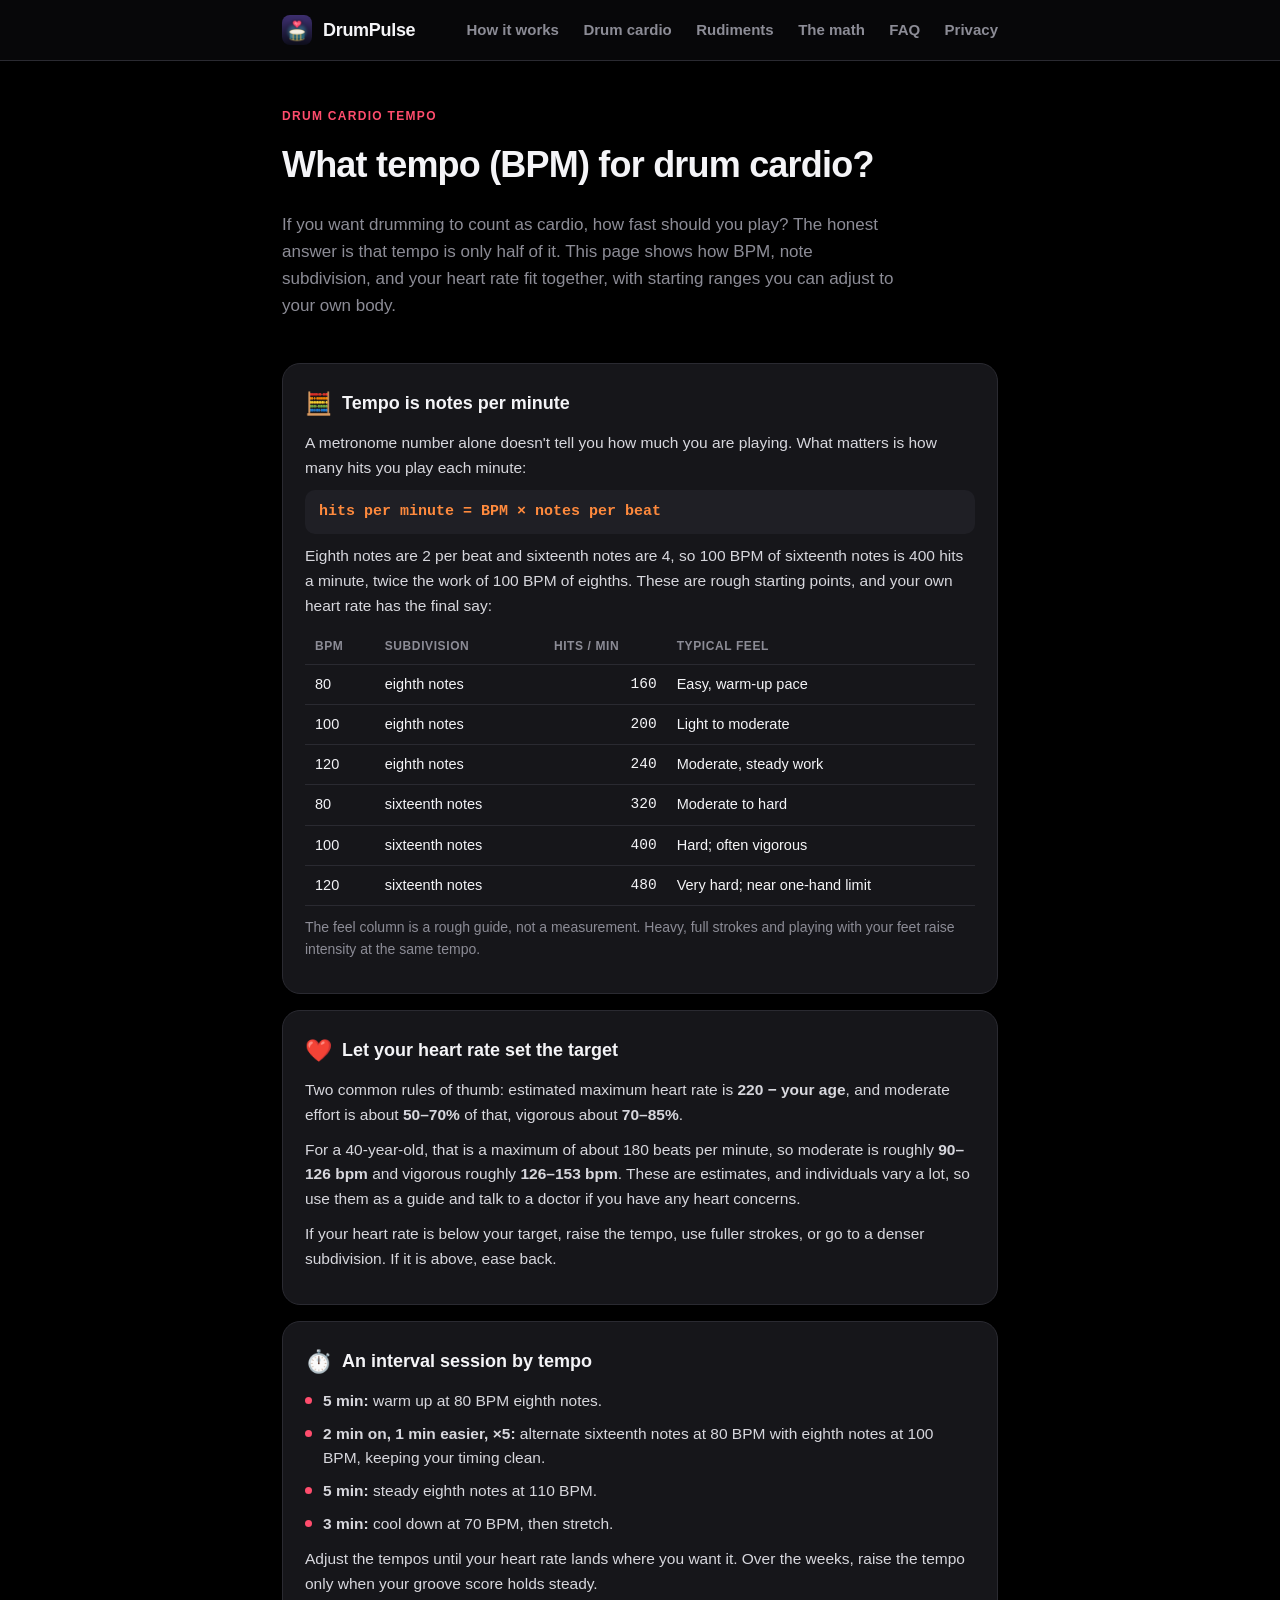
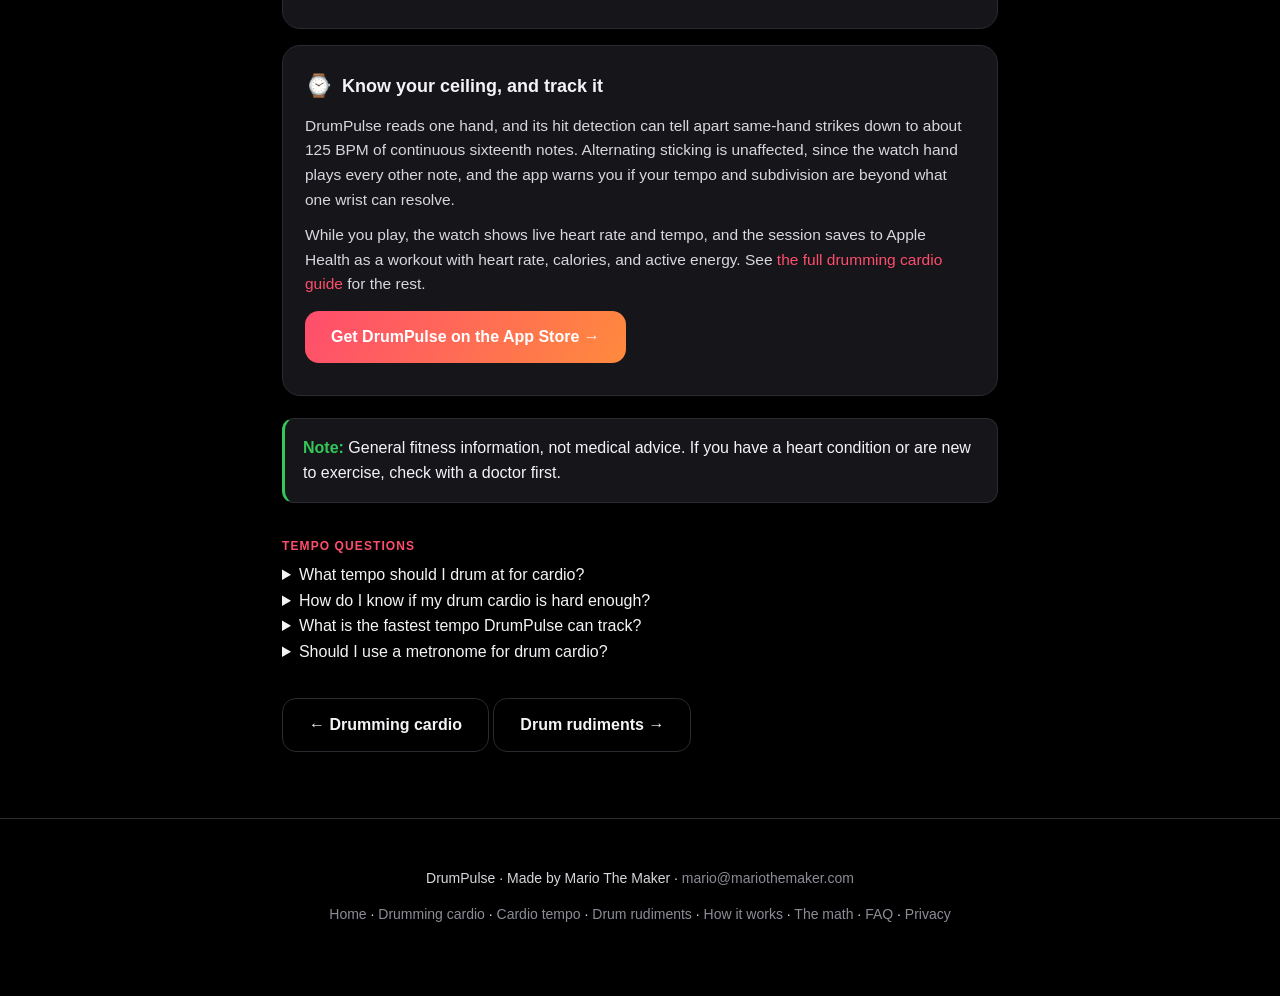
==== drum-cardio-tempo.html @ 31d0bf07 "Rudiments: fill all 40 stickings, free branded PDF download, PAS link, Rudiments in top nav Co-Autho" ====
<!DOCTYPE html>
<html lang="en">
<head>
<meta charset="utf-8">
<meta name="viewport" content="width=device-width, initial-scale=1, viewport-fit=cover">
<title>What Tempo (BPM) for Drum Cardio? — drumming workout tempo guide | DrumPulse</title>
<meta name="description" content="What BPM to drum at for cardio: how tempo and note subdivision become hits per minute, how to use heart-rate zones to set your target, an interval session, and the one-hand tempo limit on Apple Watch.">
<link rel="canonical" href="https://drumpulseapp.com/drum-cardio-tempo.html">
<link rel="icon" href="assets/icon.png">
<link rel="stylesheet" href="assets/style.css">
<meta property="og:site_name" content="DrumPulse">
<meta property="og:title" content="What tempo (BPM) for drum cardio?">
<meta property="og:description" content="How BPM, subdivision and heart rate fit together for a drumming cardio workout.">
<meta property="og:image" content="assets/og.png">
<meta property="og:type" content="article">
<meta property="og:url" content="https://drumpulseapp.com/drum-cardio-tempo.html">
<script type="application/ld+json">
{
  "@context": "https://schema.org",
  "@graph": [
    {
      "@type": "Article",
      "headline": "What tempo (BPM) for drum cardio?",
      "description": "What BPM to drum at for cardio: how tempo and note subdivision become hits per minute, how to use heart-rate zones to set your target, an interval session, and the one-hand tempo limit on Apple Watch.",
      "author": {
        "@type": "Person",
        "name": "Mario Cruz"
      },
      "mainEntityOfPage": "https://drumpulseapp.com/drum-cardio-tempo.html",
      "dateModified": "2026-10-04",
      "publisher": {
        "@type": "Organization",
        "name": "DrumPulse",
        "logo": {
          "@type": "ImageObject",
          "url": "https://drumpulseapp.com/assets/icon.png"
        }
      }
    },
    {
      "@type": "FAQPage",
      "mainEntity": [
        {
          "@type": "Question",
          "name": "What tempo should I drum at for cardio?",
          "acceptedAnswer": {
            "@type": "Answer",
            "text": "There is no single BPM, because intensity depends on your heart rate, not the metronome number alone. As a starting point, many people reach a moderate effort with steady eighth notes at roughly 100 to 120 BPM or sixteenth notes at roughly 70 to 90 BPM, and a harder effort above that. Check your heart rate and adjust."
          }
        },
        {
          "@type": "Question",
          "name": "How do I know if my drum cardio is hard enough?",
          "acceptedAnswer": {
            "@type": "Answer",
            "text": "Look at your heart rate. A common rule of thumb is that moderate effort is about 50 to 70 percent of your maximum heart rate and vigorous is about 70 to 85 percent, with maximum estimated as 220 minus your age. You can also use the talk test: at moderate effort you can talk but not sing."
          }
        },
        {
          "@type": "Question",
          "name": "What is the fastest tempo DrumPulse can track?",
          "acceptedAnswer": {
            "@type": "Answer",
            "text": "DrumPulse sees one hand, and a short refractory window caps continuous same-hand strikes at about 125 BPM for sixteenth notes. Alternating sticking is not affected, because the watch hand plays every other note. If your tempo and subdivision go beyond what one wrist can resolve, the app warns you."
          }
        },
        {
          "@type": "Question",
          "name": "Should I use a metronome for drum cardio?",
          "acceptedAnswer": {
            "@type": "Answer",
            "text": "It helps. A metronome keeps your tempo from drifting as you tire, and DrumPulse's Metronome mode grades each hit so you can see when fatigue makes you rush or drag. Free Play is fine for open playing or gig-style sets."
          }
        }
      ]
    }
  ]
}
</script>
</head>
<body>

<header class="site">
  <div class="wrap">
    <a class="brand" href="index.html" style="color:inherit"><img src="assets/icon.png" alt="DrumPulse icon"><span class="bn">DrumPulse</span></a>
    <nav>
      <a href="how-it-works.html">How it works</a>
      <a class="wide" href="drumming-cardio.html">Drum cardio</a>
      <a class="wide" href="drum-rudiments.html">Rudiments</a>
      <a href="the-math.html">The math</a>
      <a href="faq.html">FAQ</a>
      <a class="wide" href="privacy.html">Privacy</a>
    </nav>
  </div>
</header>

<div class="wrap" style="padding-top:46px;padding-bottom:10px">
  <p class="eyebrow">Drum cardio tempo</p>
  <h1 style="font-size:36px;letter-spacing:-.8px;margin:0 0 10px">What tempo (BPM) for drum cardio?</h1>
  <p class="lead">If you want drumming to count as cardio, how fast should you play? The honest answer is that tempo is only half of it. This page shows how BPM, note subdivision, and your heart rate fit together, with starting ranges you can adjust to your own body.</p>
</div>

<div class="wrap" style="padding-bottom:50px">

  <div class="topic">
    <h3><span class="ic">🧮</span> Tempo is notes per minute</h3>
    <p>A metronome number alone doesn't tell you how much you are playing. What matters is how many hits you play each minute:</p>
    <div class="formula">hits per minute = BPM × notes per beat</div>
    <p>Eighth notes are 2 per beat and sixteenth notes are 4, so 100 BPM of sixteenth notes is 400 hits a minute, twice the work of 100 BPM of eighths. These are rough starting points, and your own heart rate has the final say:</p>
    <table class="nums">
      <tr><th>BPM</th><th>Subdivision</th><th>Hits / min</th><th>Typical feel</th></tr>
      <tr><td>80</td><td>eighth notes</td><td class="n">160</td><td>Easy, warm-up pace</td></tr>
      <tr><td>100</td><td>eighth notes</td><td class="n">200</td><td>Light to moderate</td></tr>
      <tr><td>120</td><td>eighth notes</td><td class="n">240</td><td>Moderate, steady work</td></tr>
      <tr><td>80</td><td>sixteenth notes</td><td class="n">320</td><td>Moderate to hard</td></tr>
      <tr><td>100</td><td>sixteenth notes</td><td class="n">400</td><td>Hard; often vigorous</td></tr>
      <tr><td>120</td><td>sixteenth notes</td><td class="n">480</td><td>Very hard; near one-hand limit</td></tr>
    </table>
    <p style="font-size:14px;color:var(--dim)">The feel column is a rough guide, not a measurement. Heavy, full strokes and playing with your feet raise intensity at the same tempo.</p>
  </div>

  <div class="topic">
    <h3><span class="ic">❤️</span> Let your heart rate set the target</h3>
    <p>Two common rules of thumb: estimated maximum heart rate is <strong>220 − your age</strong>, and moderate effort is about <strong>50–70%</strong> of that, vigorous about <strong>70–85%</strong>.</p>
    <p>For a 40-year-old, that is a maximum of about 180 beats per minute, so moderate is roughly <strong>90–126 bpm</strong> and vigorous roughly <strong>126–153 bpm</strong>. These are estimates, and individuals vary a lot, so use them as a guide and talk to a doctor if you have any heart concerns.</p>
    <p>If your heart rate is below your target, raise the tempo, use fuller strokes, or go to a denser subdivision. If it is above, ease back.</p>
  </div>

  <div class="topic">
    <h3><span class="ic">⏱️</span> An interval session by tempo</h3>
    <ul>
      <li><strong>5 min:</strong> warm up at 80 BPM eighth notes.</li>
      <li><strong>2 min on, 1 min easier, ×5:</strong> alternate sixteenth notes at 80 BPM with eighth notes at 100 BPM, keeping your timing clean.</li>
      <li><strong>5 min:</strong> steady eighth notes at 110 BPM.</li>
      <li><strong>3 min:</strong> cool down at 70 BPM, then stretch.</li>
    </ul>
    <p>Adjust the tempos until your heart rate lands where you want it. Over the weeks, raise the tempo only when your groove score holds steady.</p>
  </div>

  <div class="topic">
    <h3><span class="ic">⌚</span> Know your ceiling, and track it</h3>
    <p>DrumPulse reads one hand, and its hit detection can tell apart same-hand strikes down to about 125 BPM of continuous sixteenth notes. Alternating sticking is unaffected, since the watch hand plays every other note, and the app warns you if your tempo and subdivision are beyond what one wrist can resolve.</p>
    <p>While you play, the watch shows live heart rate and tempo, and the session saves to Apple Health as a workout with heart rate, calories, and active energy. See <a href="drumming-cardio.html">the full drumming cardio guide</a> for the rest.</p>
    <p style="margin-top:14px"><a class="btn" href="https://apps.apple.com/app/id6782245341">Get DrumPulse on the App Store →</a></p>
  </div>

  <div class="callout"><b>Note:</b> General fitness information, not medical advice. If you have a heart condition or are new to exercise, check with a doctor first.</div>

  <p class="faqcat">Tempo questions</p>

  <details>
    <summary>What tempo should I drum at for cardio?</summary>
    <div class="a">There is no single BPM, because intensity depends on your heart rate, not the metronome number alone. As a starting point, many people reach a moderate effort with steady eighth notes at roughly 100 to 120 BPM or sixteenth notes at roughly 70 to 90 BPM, and a harder effort above that. Check your heart rate and adjust.</div>
  </details>

  <details>
    <summary>How do I know if my drum cardio is hard enough?</summary>
    <div class="a">Look at your heart rate. A common rule of thumb is that moderate effort is about 50 to 70 percent of your maximum heart rate and vigorous is about 70 to 85 percent, with maximum estimated as 220 minus your age. You can also use the talk test: at moderate effort you can talk but not sing.</div>
  </details>

  <details>
    <summary>What is the fastest tempo DrumPulse can track?</summary>
    <div class="a">DrumPulse sees one hand, and a short refractory window caps continuous same-hand strikes at about 125 BPM for sixteenth notes. Alternating sticking is not affected, because the watch hand plays every other note. If your tempo and subdivision go beyond what one wrist can resolve, the app warns you.</div>
  </details>

  <details>
    <summary>Should I use a metronome for drum cardio?</summary>
    <div class="a">It helps. A metronome keeps your tempo from drifting as you tire, and DrumPulse's Metronome mode grades each hit so you can see when fatigue makes you rush or drag. Free Play is fine for open playing or gig-style sets.</div>
  </details>

  <p style="margin-top:34px"><a class="btn ghost" href="drumming-cardio.html">← Drumming cardio</a> <a class="btn ghost" href="drum-rudiments.html">Drum rudiments →</a></p>
</div>

<footer class="site">
  <div class="wrap">
    <p>DrumPulse · Made by Mario The Maker · <a href="mailto:mario@mariothemaker.com">mario@mariothemaker.com</a></p>
    <p><a href="index.html">Home</a> · <a href="drumming-cardio.html">Drumming cardio</a> · <a href="drum-cardio-tempo.html">Cardio tempo</a> · <a href="drum-rudiments.html">Drum rudiments</a> · <a href="how-it-works.html">How it works</a> · <a href="the-math.html">The math</a> · <a href="faq.html">FAQ</a> · <a href="privacy.html">Privacy</a></p>
  </div>
</footer>

</body>
</html>
---- assets/style.css ----
:root{
  --bg:#0a0a0c; --card:#16161a; --card2:#1f1f25; --line:#2a2a31;
  --txt:#f4f4f7; --dim:#8c8c96; --dim2:#5e5e66;
  --green:#34c759; --orange:#ff9f0a; --blue:#0a84ff;
  --brand:#ff4d6d; --brand2:#ff8a3d;
}
*{box-sizing:border-box;-webkit-tap-highlight-color:transparent}
html{scroll-behavior:smooth}
body{
  margin:0;background:#000;color:var(--txt);
  font:16px/1.6 -apple-system,BlinkMacSystemFont,"SF Pro Text","Segoe UI",Roboto,sans-serif;
  -webkit-font-smoothing:antialiased;
}
a{color:var(--brand);text-decoration:none}
a:hover{text-decoration:underline}
.wrap{max-width:760px;margin:0 auto;padding:0 22px}

/* nav */
header.site{position:sticky;top:0;z-index:20;
  background:rgba(10,10,12,.78);backdrop-filter:saturate(160%) blur(20px);
  border-bottom:1px solid var(--line)}
header.site .wrap{display:flex;align-items:center;justify-content:space-between;height:60px}
.brand{display:flex;align-items:center;gap:11px;font-weight:800;font-size:18px;letter-spacing:-.3px}
.brand img{width:30px;height:30px;border-radius:8px}
header.site nav a{color:var(--dim);font-weight:600;font-size:15px;margin-left:20px}
header.site nav a:hover{color:var(--txt);text-decoration:none}

/* hero */
.hero{text-align:center;padding:74px 0 60px;position:relative;overflow:hidden}
.hero::before{content:"";position:absolute;top:-80px;left:50%;transform:translateX(-50%);
  width:520px;height:520px;border-radius:50%;filter:blur(70px);opacity:.28;z-index:0;
  background:radial-gradient(circle,var(--brand),var(--brand2) 45%,transparent 70%)}
.hero>*{position:relative;z-index:1}
.hero img.app{width:108px;height:108px;border-radius:24px;box-shadow:0 18px 50px rgba(0,0,0,.55);margin-bottom:24px}
.hero h1{font-size:44px;font-weight:850;letter-spacing:-1.2px;margin:0 0 14px}
.hero .tag{font-size:20px;color:var(--txt);max-width:560px;margin:0 auto 8px;font-weight:600}
.hero .sub{font-size:16px;color:var(--dim);max-width:540px;margin:0 auto 30px}
.chips{display:flex;gap:8px;justify-content:center;flex-wrap:wrap;margin-bottom:34px}
.chip{font-size:12.5px;font-weight:700;color:var(--dim);border:1px solid var(--line);
  border-radius:999px;padding:6px 13px;letter-spacing:.3px}
.btn{display:inline-block;font-weight:750;font-size:16px;padding:13px 26px;border-radius:14px;
  background:linear-gradient(120deg,var(--brand),var(--brand2));color:#fff}
.btn:hover{text-decoration:none;opacity:.92}
.btn.ghost{background:none;border:1px solid var(--line);color:var(--txt)}
.btnrow{display:flex;gap:12px;justify-content:center;flex-wrap:wrap}

/* sections */
section{padding:48px 0;border-top:1px solid var(--line)}
.eyebrow{font-size:12px;font-weight:800;text-transform:uppercase;letter-spacing:1.3px;color:var(--brand);margin:0 0 10px}
h2{font-size:30px;font-weight:820;letter-spacing:-.6px;margin:0 0 24px}
h3{font-size:18px;font-weight:750;margin:0 0 6px}
p{color:#d7d7dd}
.lead{color:var(--dim);font-size:17px;max-width:620px}

.grid{display:grid;grid-template-columns:repeat(2,1fr);gap:16px}
.feat{background:var(--card);border:1px solid var(--line);border-radius:18px;padding:20px}
.feat .ic{font-size:26px;margin-bottom:10px;display:block}
.feat p{color:var(--dim);font-size:14.5px;margin:0}

table.modes{width:100%;border-collapse:collapse;margin-top:6px}
table.modes th,table.modes td{text-align:left;padding:13px 14px;border-bottom:1px solid var(--line);font-size:15px;vertical-align:top}
table.modes th{color:var(--dim);font-size:12px;text-transform:uppercase;letter-spacing:.6px;font-weight:700}
table.modes td b{color:var(--brand)}

/* privacy / prose */
.prose h2{font-size:24px;margin-top:38px}
.prose h3{font-size:17px;margin-top:26px;color:var(--txt)}
.prose p,.prose li{color:#d7d7dd;font-size:16px}
.prose ul{padding-left:22px}
.prose li{margin:7px 0}
.prose .meta{color:var(--dim);font-size:14px}
.callout{background:var(--card);border:1px solid var(--line);border-left:3px solid var(--green);
  border-radius:12px;padding:16px 18px;margin:22px 0}
.callout b{color:var(--green)}

footer.site{border-top:1px solid var(--line);padding:34px 0 56px;color:var(--dim2);font-size:14px;text-align:center}
footer.site a{color:var(--dim)}

/* topic cards (how-it-works) */
.topic{background:var(--card);border:1px solid var(--line);border-radius:18px;padding:22px;margin:16px 0}
.topic h3{display:flex;align-items:center;gap:10px;font-size:18px;margin:0 0 10px}
.topic h3 .ic{font-size:22px}
.topic p{color:#d7d7dd;font-size:15.5px;margin:10px 0}
.topic .sub{font-size:12px;font-weight:800;text-transform:uppercase;letter-spacing:.8px;color:var(--dim);margin:16px 0 6px}
.topic ul{list-style:none;padding:0;margin:8px 0}
.topic li{position:relative;padding-left:18px;margin:8px 0;color:#d7d7dd;font-size:15.5px}
.topic li::before{content:"";position:absolute;left:0;top:8px;width:7px;height:7px;border-radius:50%;background:var(--brand)}
.formula{font-family:ui-monospace,SFMono-Regular,Menlo,monospace;font-weight:600;color:var(--brand2);
  background:var(--card2);border-radius:10px;padding:10px 14px;margin:10px 0;font-size:15px}

/* FAQ */
.faq details{background:var(--card);border:1px solid var(--line);border-radius:14px;margin:10px 0;overflow:hidden}
.faq summary{cursor:pointer;list-style:none;padding:16px 18px;font-weight:700;font-size:16.5px;display:flex;justify-content:space-between;gap:12px;align-items:center}
.faq summary::-webkit-details-marker{display:none}
.faq summary::after{content:"+";color:var(--brand);font-weight:800;font-size:20px;flex:0 0 auto}
.faq details[open] summary::after{content:"–"}
.faq details[open] summary{border-bottom:1px solid var(--line)}
.faq .a{padding:14px 18px 18px;color:#d7d7dd;font-size:15.5px;line-height:1.65}
.faq .a a{color:var(--brand)}
.faqcat{font-size:12px;font-weight:800;text-transform:uppercase;letter-spacing:1.1px;color:var(--brand);margin:34px 0 6px}

/* ===== screenshot galleries ===== */

/* Watch hero band — the instrument, shown first */
.watchband{position:relative;border-radius:28px;padding:34px 0 30px;margin-top:8px;overflow:hidden;
  background:radial-gradient(120% 140% at 50% -10%, rgba(255,77,109,.16), rgba(255,138,61,.06) 40%, transparent 70%),
             linear-gradient(180deg,#141418,#0d0d10);
  border:1px solid var(--line)}
.watchrow{display:flex;gap:26px;justify-content:center;align-items:flex-end;flex-wrap:wrap;padding:0 20px}
.wshot{text-align:center}
.wshot img{width:176px;border-radius:34px;display:block;
  border:4px solid #1c1c1e;box-shadow:0 16px 44px rgba(0,0,0,.55);background:#000}
.wshot.lead img{width:212px;box-shadow:0 22px 60px rgba(255,77,109,.22),0 16px 44px rgba(0,0,0,.6)}
.wshot .cap{font-size:13px;color:var(--dim);margin-top:12px;font-weight:600}
.wshot.lead .cap{color:var(--txt,#f4f4f7)}

/* Phone gallery — horizontal scroll of tall shots */
.shots{display:flex;gap:20px;overflow-x:auto;padding:8px 2px 20px;scroll-snap-type:x mandatory;-webkit-overflow-scrolling:touch}
.shots::-webkit-scrollbar{height:0}
.shot{flex:0 0 auto;scroll-snap-align:center;text-align:center}
.shot img{width:216px;border-radius:30px;display:block;
  border:5px solid #1c1c1e;box-shadow:0 20px 56px rgba(0,0,0,.55);background:#000}
.shot .cap{font-size:13px;color:var(--dim);margin-top:11px;font-weight:600}

@media(max-width:560px){
  .hero h1{font-size:34px}.hero .tag{font-size:18px}
  h2{font-size:25px}.grid{grid-template-columns:1fr}
  .shot img{width:180px}
  .wshot img{width:140px}.wshot.lead img{width:168px}
  .watchrow{gap:18px}
}

/* How it works — one real screenshot crop per topic */
.hiw{margin:18px 0 4px;max-width:420px}
.hiw.w{max-width:190px}
.hiw img{width:100%;display:block;border-radius:18px;border:1px solid var(--line);
  box-shadow:0 14px 40px rgba(0,0,0,.5)}
.hiw.w img{border-radius:36px}
.hiw .cap{font-size:13px;color:var(--dim);margin-top:10px;font-weight:600}

/* The math page — worked examples and small tables */
.worked{background:var(--card2);border:1px solid var(--line);border-left:3px solid var(--brand2);
  border-radius:12px;padding:12px 16px;margin:14px 0}
.worked .k{font-size:12px;font-weight:800;text-transform:uppercase;letter-spacing:.8px;color:var(--brand2);margin:0 0 4px}
.worked p{margin:6px 0;font-size:15px}
.worked code,.topic code{font-family:ui-monospace,SFMono-Regular,Menlo,monospace;font-size:14px;color:var(--txt)}
.formula{overflow-x:auto;white-space:nowrap}
table.nums{width:100%;border-collapse:collapse;margin:10px 0;font-size:14.5px}
table.nums th,table.nums td{text-align:left;padding:8px 10px;border-bottom:1px solid var(--line)}
table.nums th{color:var(--dim);font-size:12px;text-transform:uppercase;letter-spacing:.6px;font-weight:700}
table.nums td.n{font-family:ui-monospace,SFMono-Regular,Menlo,monospace;text-align:right}
.toc{display:flex;flex-wrap:wrap;gap:8px;margin:18px 0 0}
.toc a{font-size:13px;font-weight:700;color:var(--dim);border:1px solid var(--line);border-radius:999px;padding:5px 12px}
.toc a:hover{color:var(--txt);text-decoration:none}
.chart{margin:12px 0 4px;max-width:460px}
.chart svg{width:100%;height:auto;display:block}
.more{font-size:14.5px;font-weight:700}

/* Top nav on phones: drop the footer-only links, then the wordmark */
@media(max-width:560px){
  header.site nav a{margin-left:14px;font-size:14.5px}
  header.site nav a.wide{display:none}
}
@media(max-width:400px){
  .brand .bn{display:none}
}
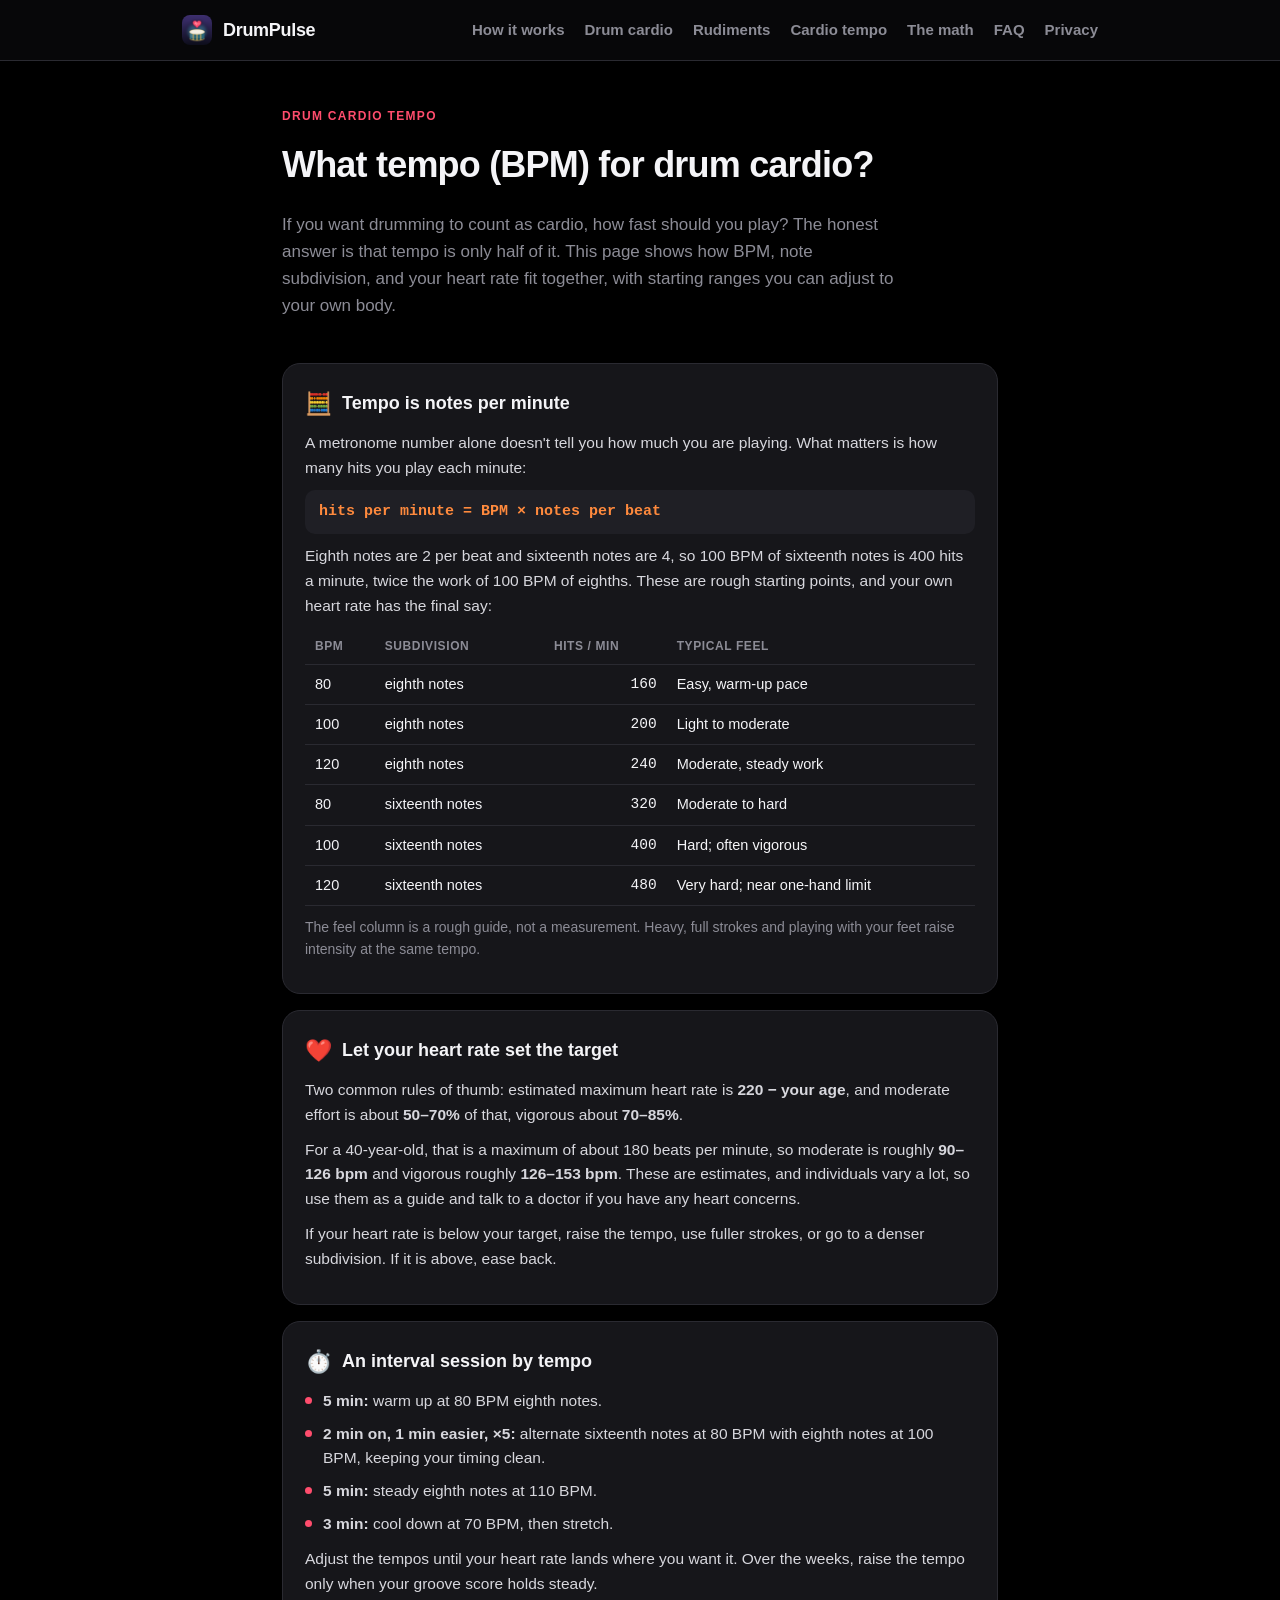
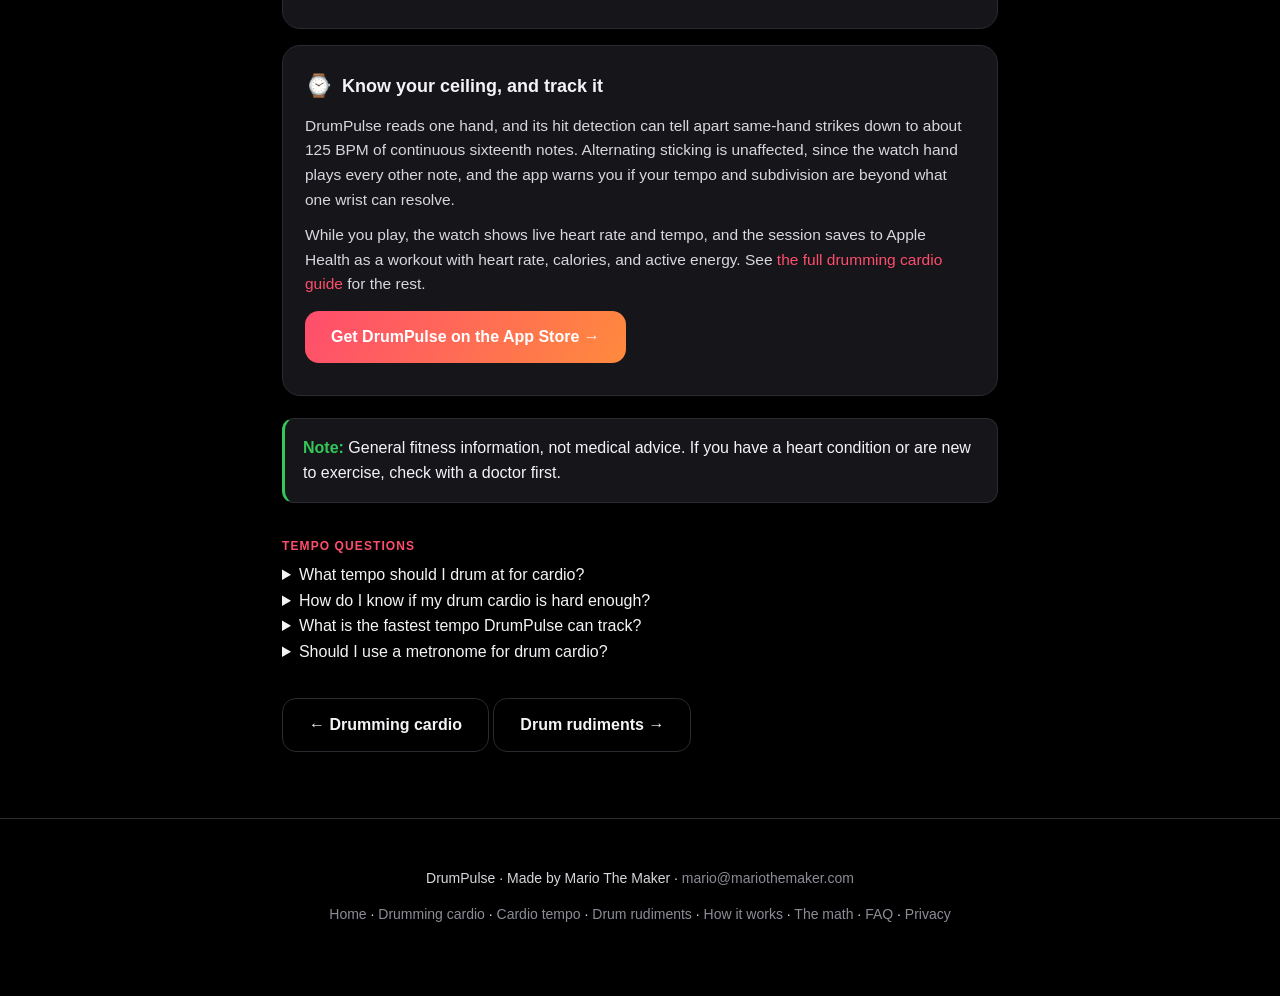
==== commit 58e789b0: "Top menu: add Rudiments and Cardio tempo; nav scrolls sideways on phones with edge fade Co-Authored-" ====
--- a/drum-cardio-tempo.html
+++ b/drum-cardio-tempo.html
@@ -85,8 +85,9 @@
     <a class="brand" href="index.html" style="color:inherit"><img src="assets/icon.png" alt="DrumPulse icon"><span class="bn">DrumPulse</span></a>
     <nav>
       <a href="how-it-works.html">How it works</a>
-      <a class="wide" href="drumming-cardio.html">Drum cardio</a>
-      <a class="wide" href="drum-rudiments.html">Rudiments</a>
+      <a href="drumming-cardio.html">Drum cardio</a>
+      <a href="drum-rudiments.html">Rudiments</a>
+      <a href="drum-cardio-tempo.html">Cardio tempo</a>
       <a href="the-math.html">The math</a>
       <a href="faq.html">FAQ</a>
       <a class="wide" href="privacy.html">Privacy</a>
--- a/assets/style.css
+++ b/assets/style.css
@@ -19,7 +19,9 @@
 header.site{position:sticky;top:0;z-index:20;
   background:rgba(10,10,12,.78);backdrop-filter:saturate(160%) blur(20px);
   border-bottom:1px solid var(--line)}
-header.site .wrap{display:flex;align-items:center;justify-content:space-between;height:60px}
+header.site .wrap{display:flex;align-items:center;justify-content:space-between;height:60px;max-width:960px;gap:16px}
+header.site nav{display:flex;align-items:center;white-space:nowrap;overflow-x:auto;scrollbar-width:none;min-width:0}
+header.site nav::-webkit-scrollbar{display:none}
 .brand{display:flex;align-items:center;gap:11px;font-weight:800;font-size:18px;letter-spacing:-.3px}
 .brand img{width:30px;height:30px;border-radius:8px}
 header.site nav a{color:var(--dim);font-weight:600;font-size:15px;margin-left:20px}
@@ -161,6 +163,7 @@
   header.site nav a{margin-left:14px;font-size:14.5px}
   header.site nav a.wide{display:none}
 }
-@media(max-width:400px){
+@media(max-width:560px){
   .brand .bn{display:none}
+  header.site nav{-webkit-mask-image:linear-gradient(to right,#000 82%,transparent);mask-image:linear-gradient(to right,#000 82%,transparent);padding-right:18px}
 }
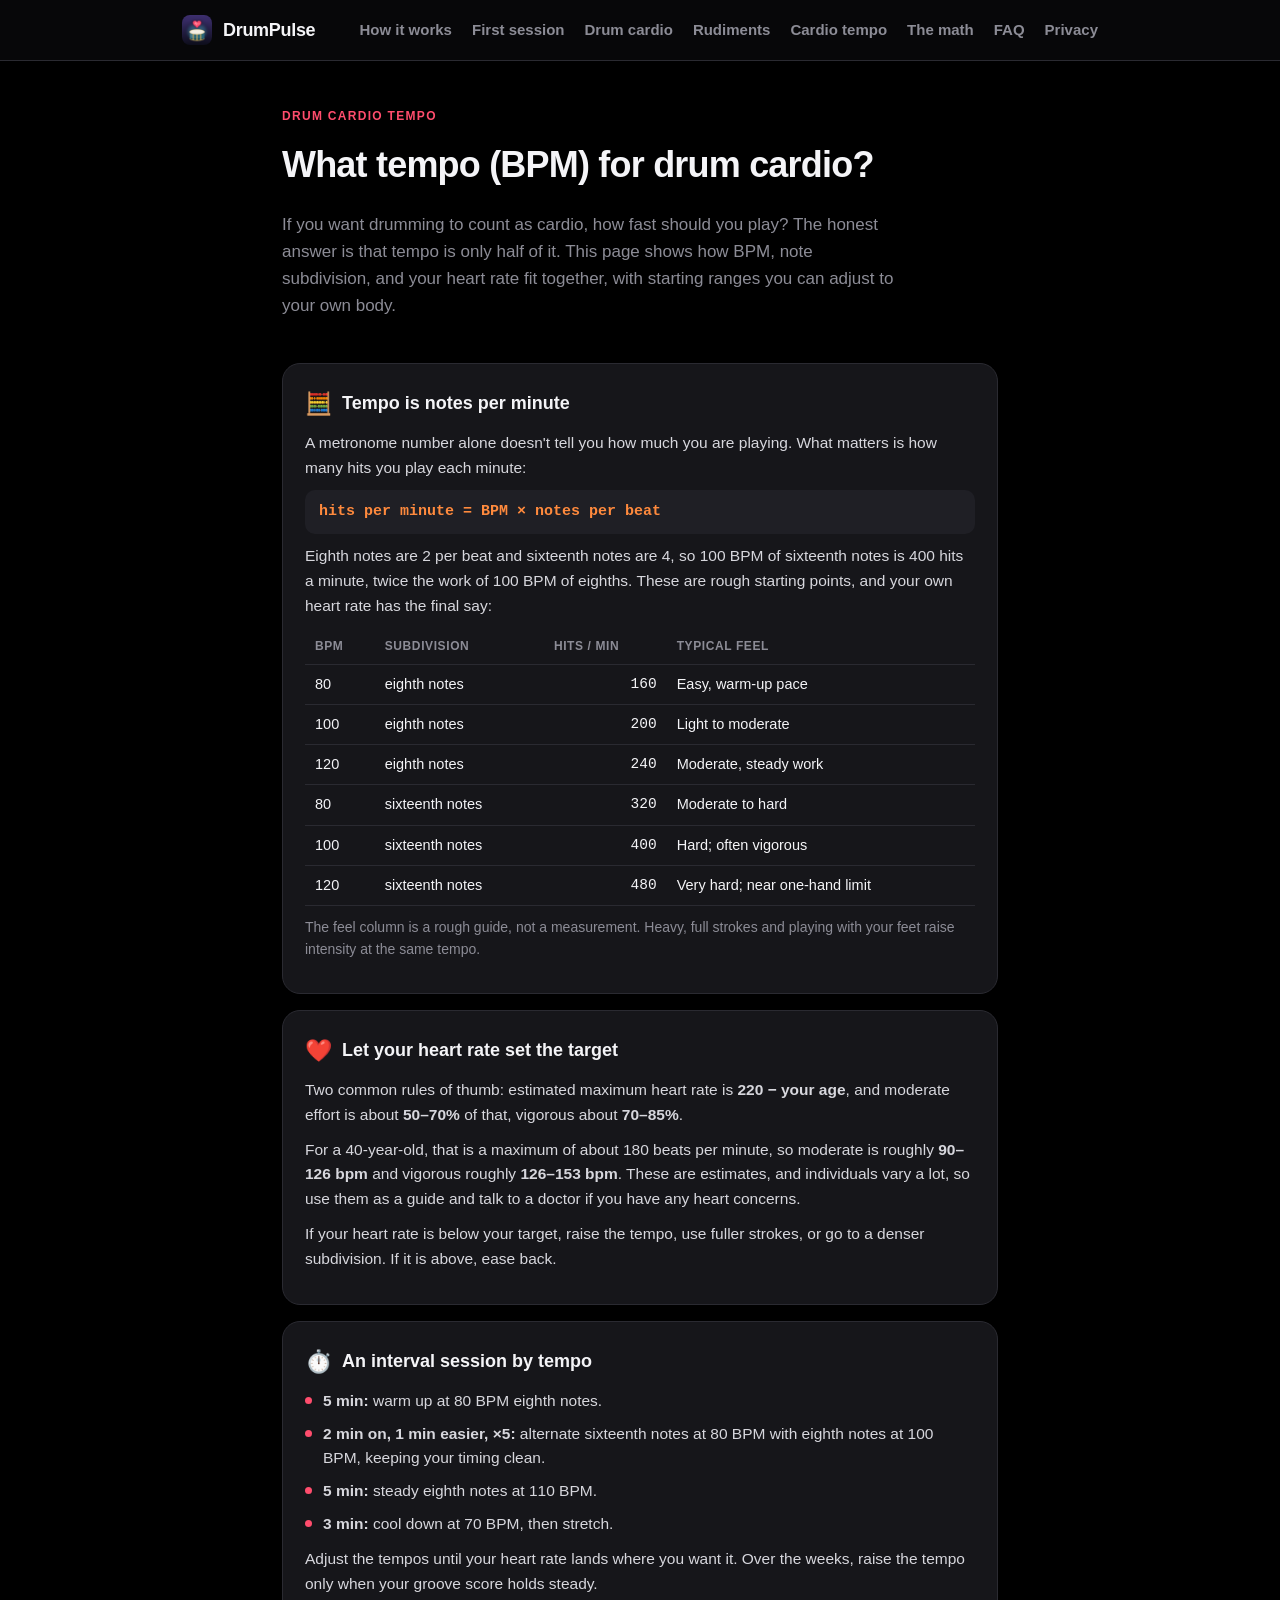
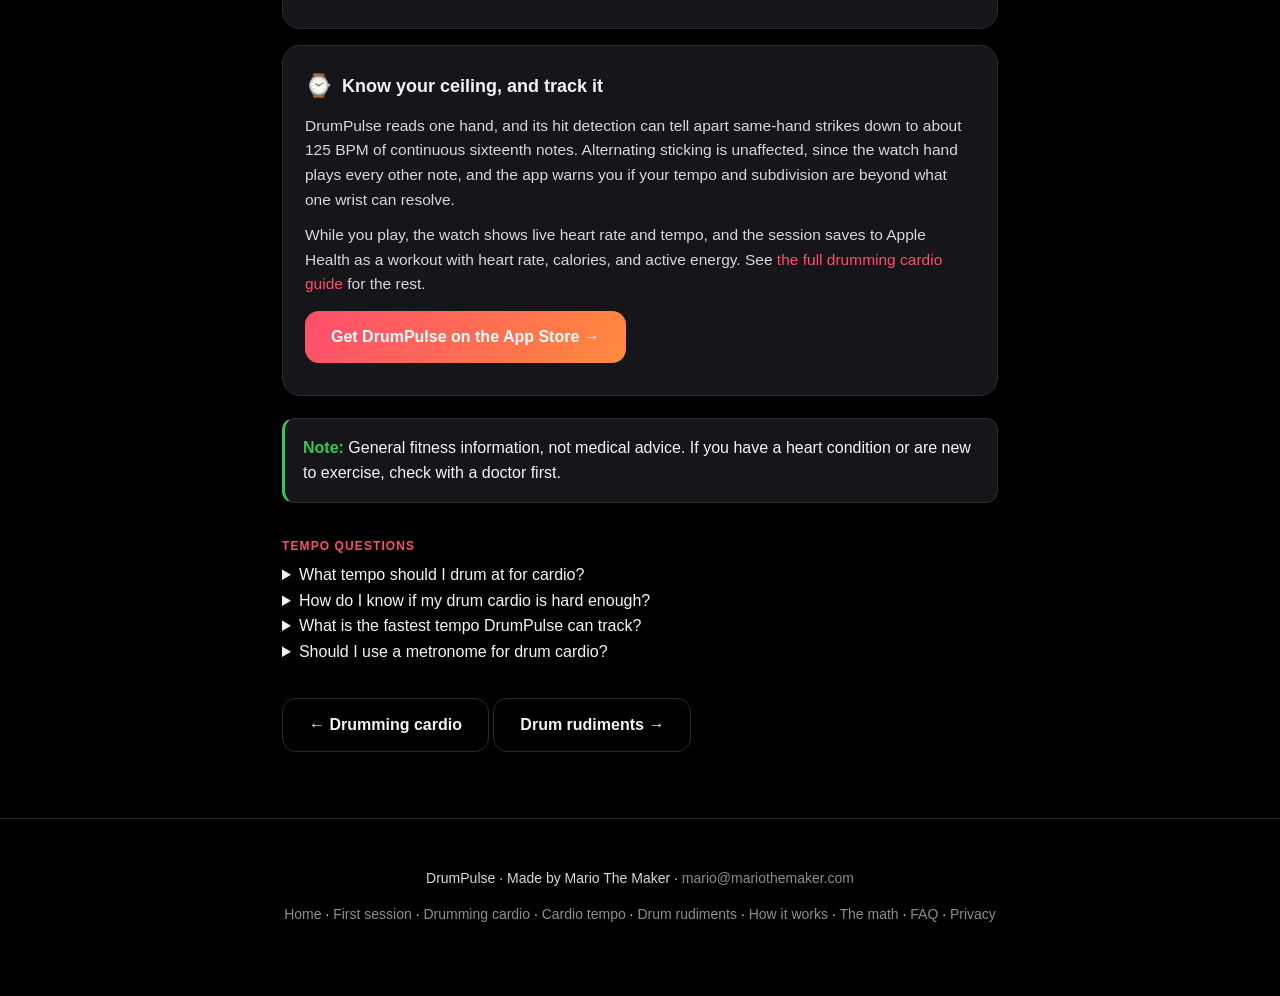
==== commit f5672d8c: "Point home links at / and add First session to nav and footer on every page Resolves two Search Cons" ====
--- a/drum-cardio-tempo.html
+++ b/drum-cardio-tempo.html
@@ -82,9 +82,10 @@
 
 <header class="site">
   <div class="wrap">
-    <a class="brand" href="index.html" style="color:inherit"><img src="assets/icon.png" alt="DrumPulse icon"><span class="bn">DrumPulse</span></a>
+    <a class="brand" href="/" style="color:inherit"><img src="assets/icon.png" alt="DrumPulse icon"><span class="bn">DrumPulse</span></a>
     <nav>
       <a href="how-it-works.html">How it works</a>
+      <a href="first-session.html">First session</a>
       <a href="drumming-cardio.html">Drum cardio</a>
       <a href="drum-rudiments.html">Rudiments</a>
       <a href="drum-cardio-tempo.html">Cardio tempo</a>
@@ -175,7 +176,7 @@
 <footer class="site">
   <div class="wrap">
     <p>DrumPulse · Made by Mario The Maker · <a href="mailto:mario@mariothemaker.com">mario@mariothemaker.com</a></p>
-    <p><a href="index.html">Home</a> · <a href="drumming-cardio.html">Drumming cardio</a> · <a href="drum-cardio-tempo.html">Cardio tempo</a> · <a href="drum-rudiments.html">Drum rudiments</a> · <a href="how-it-works.html">How it works</a> · <a href="the-math.html">The math</a> · <a href="faq.html">FAQ</a> · <a href="privacy.html">Privacy</a></p>
+    <p><a href="/">Home</a> · <a href="first-session.html">First session</a> · <a href="drumming-cardio.html">Drumming cardio</a> · <a href="drum-cardio-tempo.html">Cardio tempo</a> · <a href="drum-rudiments.html">Drum rudiments</a> · <a href="how-it-works.html">How it works</a> · <a href="the-math.html">The math</a> · <a href="faq.html">FAQ</a> · <a href="privacy.html">Privacy</a></p>
   </div>
 </footer>
 
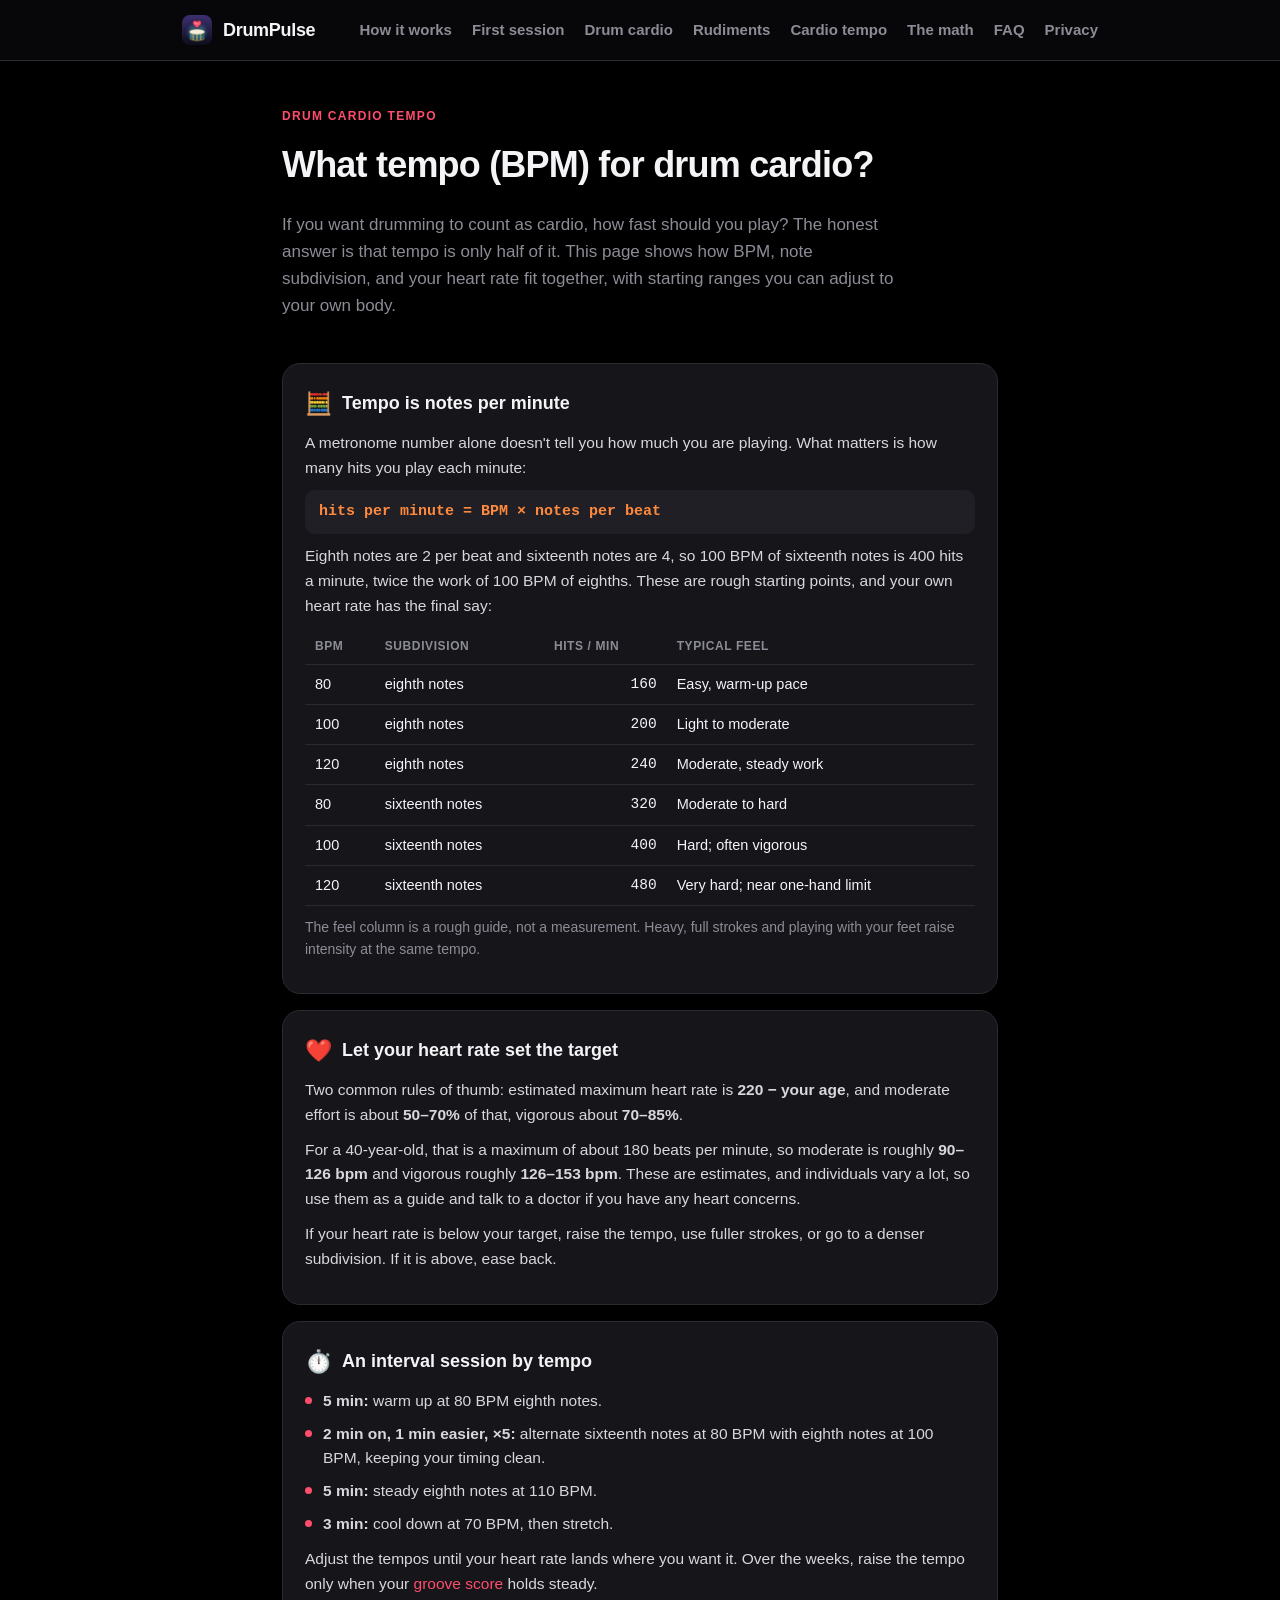
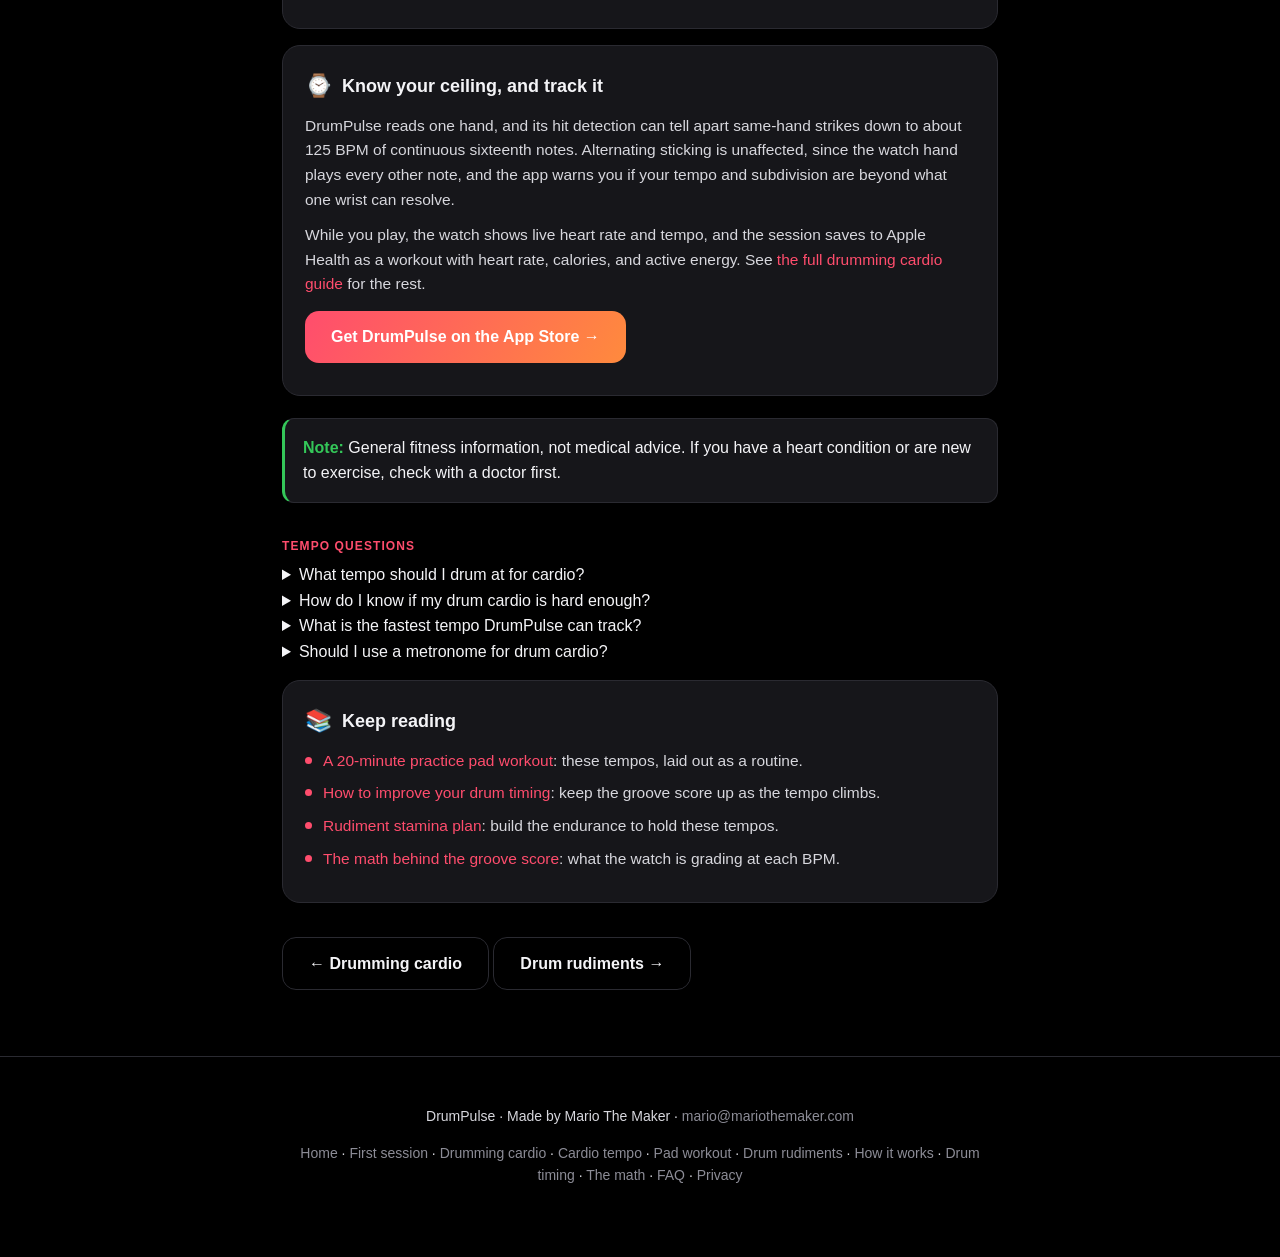
==== commit 16d5a601: "Add drum timing guide and practice pad workout; cross-link every page in body copy Two new query-tar" ====
--- a/drum-cardio-tempo.html
+++ b/drum-cardio-tempo.html
@@ -27,7 +27,7 @@
         "name": "Mario Cruz"
       },
       "mainEntityOfPage": "https://drumpulseapp.com/drum-cardio-tempo.html",
-      "dateModified": "2026-10-04",
+      "dateModified": "2026-10-07",
       "publisher": {
         "@type": "Organization",
         "name": "DrumPulse",
@@ -105,7 +105,7 @@
 <div class="wrap" style="padding-bottom:50px">
 
   <div class="topic">
-    <h3><span class="ic">🧮</span> Tempo is notes per minute</h3>
+    <h2><span class="ic">🧮</span> Tempo is notes per minute</h2>
     <p>A metronome number alone doesn't tell you how much you are playing. What matters is how many hits you play each minute:</p>
     <div class="formula">hits per minute = BPM × notes per beat</div>
     <p>Eighth notes are 2 per beat and sixteenth notes are 4, so 100 BPM of sixteenth notes is 400 hits a minute, twice the work of 100 BPM of eighths. These are rough starting points, and your own heart rate has the final say:</p>
@@ -122,25 +122,25 @@
   </div>
 
   <div class="topic">
-    <h3><span class="ic">❤️</span> Let your heart rate set the target</h3>
+    <h2><span class="ic">❤️</span> Let your heart rate set the target</h2>
     <p>Two common rules of thumb: estimated maximum heart rate is <strong>220 − your age</strong>, and moderate effort is about <strong>50–70%</strong> of that, vigorous about <strong>70–85%</strong>.</p>
     <p>For a 40-year-old, that is a maximum of about 180 beats per minute, so moderate is roughly <strong>90–126 bpm</strong> and vigorous roughly <strong>126–153 bpm</strong>. These are estimates, and individuals vary a lot, so use them as a guide and talk to a doctor if you have any heart concerns.</p>
     <p>If your heart rate is below your target, raise the tempo, use fuller strokes, or go to a denser subdivision. If it is above, ease back.</p>
   </div>
 
   <div class="topic">
-    <h3><span class="ic">⏱️</span> An interval session by tempo</h3>
+    <h2><span class="ic">⏱️</span> An interval session by tempo</h2>
     <ul>
       <li><strong>5 min:</strong> warm up at 80 BPM eighth notes.</li>
       <li><strong>2 min on, 1 min easier, ×5:</strong> alternate sixteenth notes at 80 BPM with eighth notes at 100 BPM, keeping your timing clean.</li>
       <li><strong>5 min:</strong> steady eighth notes at 110 BPM.</li>
       <li><strong>3 min:</strong> cool down at 70 BPM, then stretch.</li>
     </ul>
-    <p>Adjust the tempos until your heart rate lands where you want it. Over the weeks, raise the tempo only when your groove score holds steady.</p>
+    <p>Adjust the tempos until your heart rate lands where you want it. Over the weeks, raise the tempo only when your <a href="the-math.html">groove score</a> holds steady.</p>
   </div>
 
   <div class="topic">
-    <h3><span class="ic">⌚</span> Know your ceiling, and track it</h3>
+    <h2><span class="ic">⌚</span> Know your ceiling, and track it</h2>
     <p>DrumPulse reads one hand, and its hit detection can tell apart same-hand strikes down to about 125 BPM of continuous sixteenth notes. Alternating sticking is unaffected, since the watch hand plays every other note, and the app warns you if your tempo and subdivision are beyond what one wrist can resolve.</p>
     <p>While you play, the watch shows live heart rate and tempo, and the session saves to Apple Health as a workout with heart rate, calories, and active energy. See <a href="drumming-cardio.html">the full drumming cardio guide</a> for the rest.</p>
     <p style="margin-top:14px"><a class="btn" href="https://apps.apple.com/app/id6782245341">Get DrumPulse on the App Store →</a></p>
@@ -170,13 +170,23 @@
     <div class="a">It helps. A metronome keeps your tempo from drifting as you tire, and DrumPulse's Metronome mode grades each hit so you can see when fatigue makes you rush or drag. Free Play is fine for open playing or gig-style sets.</div>
   </details>
 
+  <div class="topic">
+    <h2><span class="ic">📚</span> Keep reading</h2>
+    <ul>
+      <li><a href="practice-pad-workout.html">A 20-minute practice pad workout</a>: these tempos, laid out as a routine.</li>
+      <li><a href="drum-timing.html">How to improve your drum timing</a>: keep the groove score up as the tempo climbs.</li>
+      <li><a href="drum-rudiments.html">Rudiment stamina plan</a>: build the endurance to hold these tempos.</li>
+      <li><a href="the-math.html">The math behind the groove score</a>: what the watch is grading at each BPM.</li>
+    </ul>
+  </div>
+
   <p style="margin-top:34px"><a class="btn ghost" href="drumming-cardio.html">← Drumming cardio</a> <a class="btn ghost" href="drum-rudiments.html">Drum rudiments →</a></p>
 </div>
 
 <footer class="site">
   <div class="wrap">
     <p>DrumPulse · Made by Mario The Maker · <a href="mailto:mario@mariothemaker.com">mario@mariothemaker.com</a></p>
-    <p><a href="/">Home</a> · <a href="first-session.html">First session</a> · <a href="drumming-cardio.html">Drumming cardio</a> · <a href="drum-cardio-tempo.html">Cardio tempo</a> · <a href="drum-rudiments.html">Drum rudiments</a> · <a href="how-it-works.html">How it works</a> · <a href="the-math.html">The math</a> · <a href="faq.html">FAQ</a> · <a href="privacy.html">Privacy</a></p>
+    <p><a href="/">Home</a> · <a href="first-session.html">First session</a> · <a href="drumming-cardio.html">Drumming cardio</a> · <a href="drum-cardio-tempo.html">Cardio tempo</a> · <a href="practice-pad-workout.html">Pad workout</a> · <a href="drum-rudiments.html">Drum rudiments</a> · <a href="how-it-works.html">How it works</a> · <a href="drum-timing.html">Drum timing</a> · <a href="the-math.html">The math</a> · <a href="faq.html">FAQ</a> · <a href="privacy.html">Privacy</a></p>
   </div>
 </footer>
 
--- a/assets/style.css
+++ b/assets/style.css
@@ -82,6 +82,8 @@
 .topic{background:var(--card);border:1px solid var(--line);border-radius:18px;padding:22px;margin:16px 0}
 .topic h3{display:flex;align-items:center;gap:10px;font-size:18px;margin:0 0 10px}
 .topic h3 .ic{font-size:22px}
+.topic h2{display:flex;align-items:center;gap:10px;font-size:18px;font-weight:750;letter-spacing:0;margin:0 0 10px}
+.topic h2 .ic{font-size:22px}
 .topic p{color:#d7d7dd;font-size:15.5px;margin:10px 0}
 .topic .sub{font-size:12px;font-weight:800;text-transform:uppercase;letter-spacing:.8px;color:var(--dim);margin:16px 0 6px}
 .topic ul{list-style:none;padding:0;margin:8px 0}
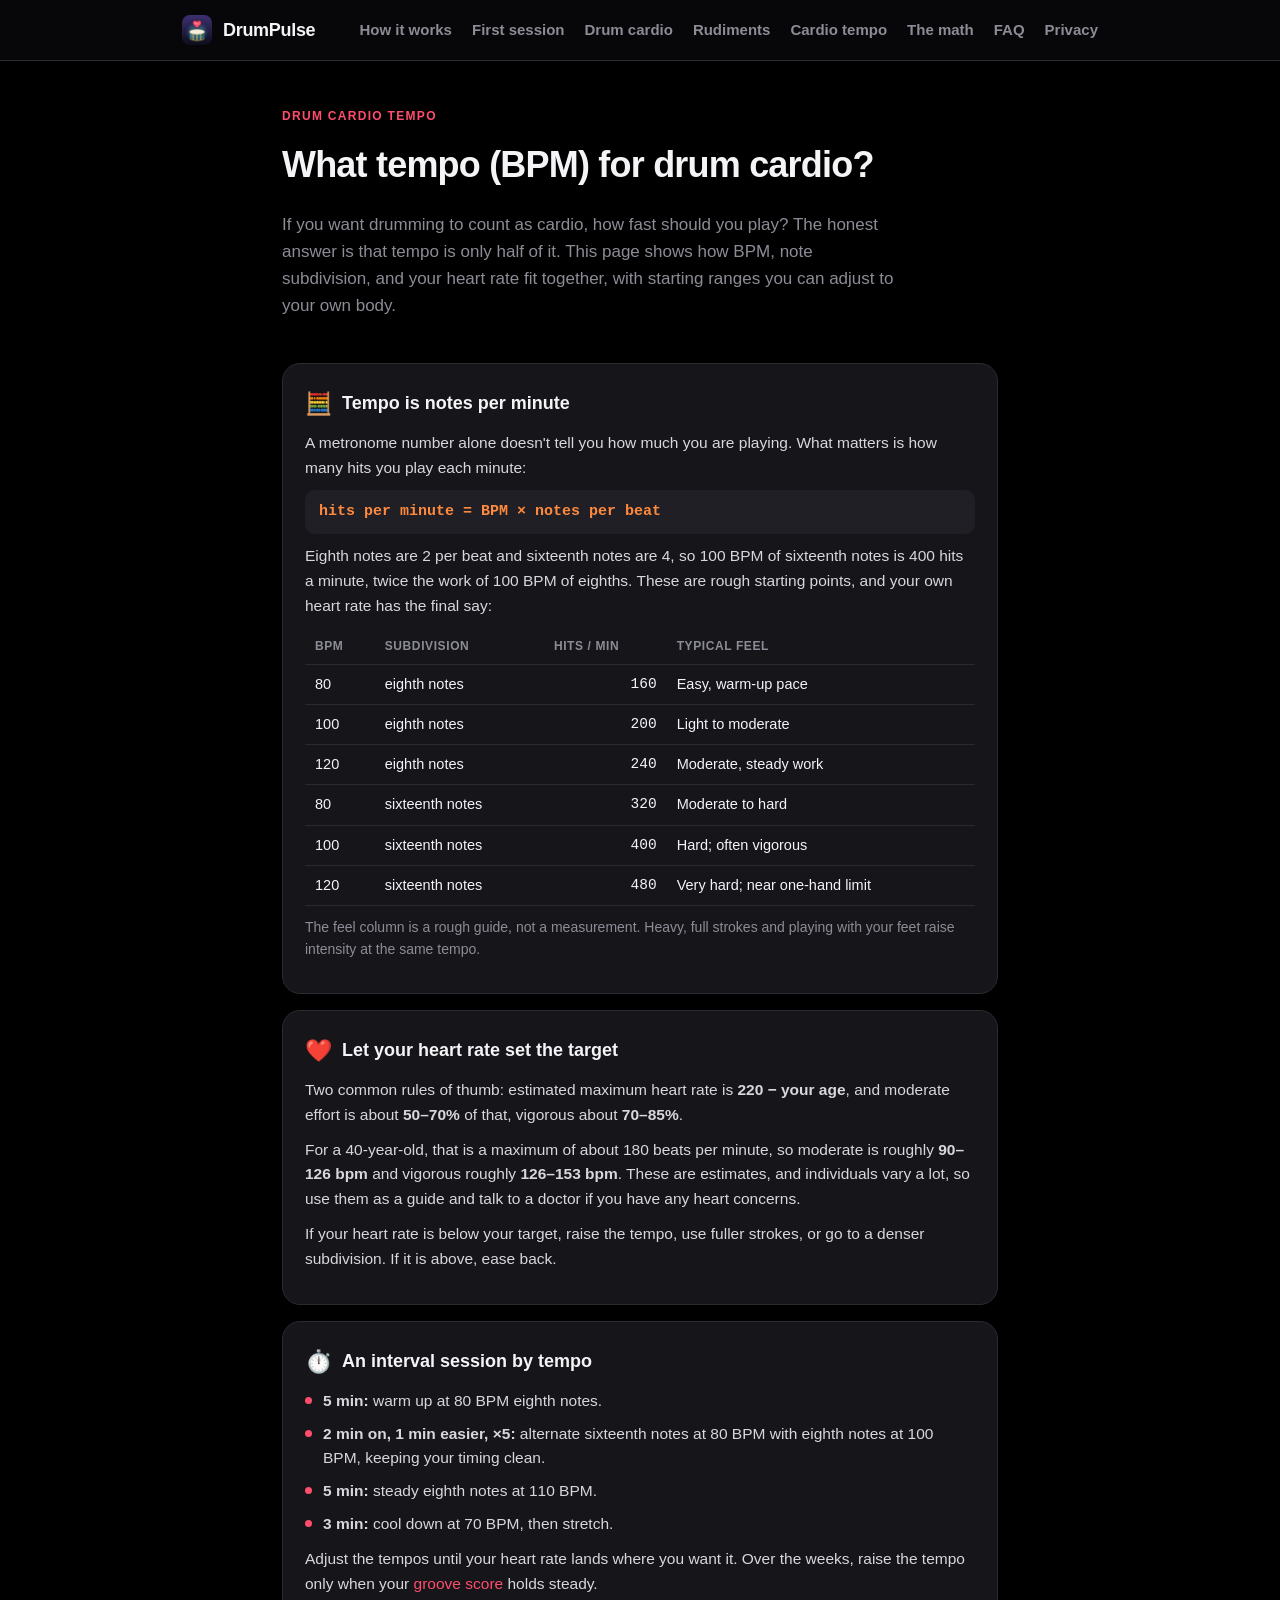
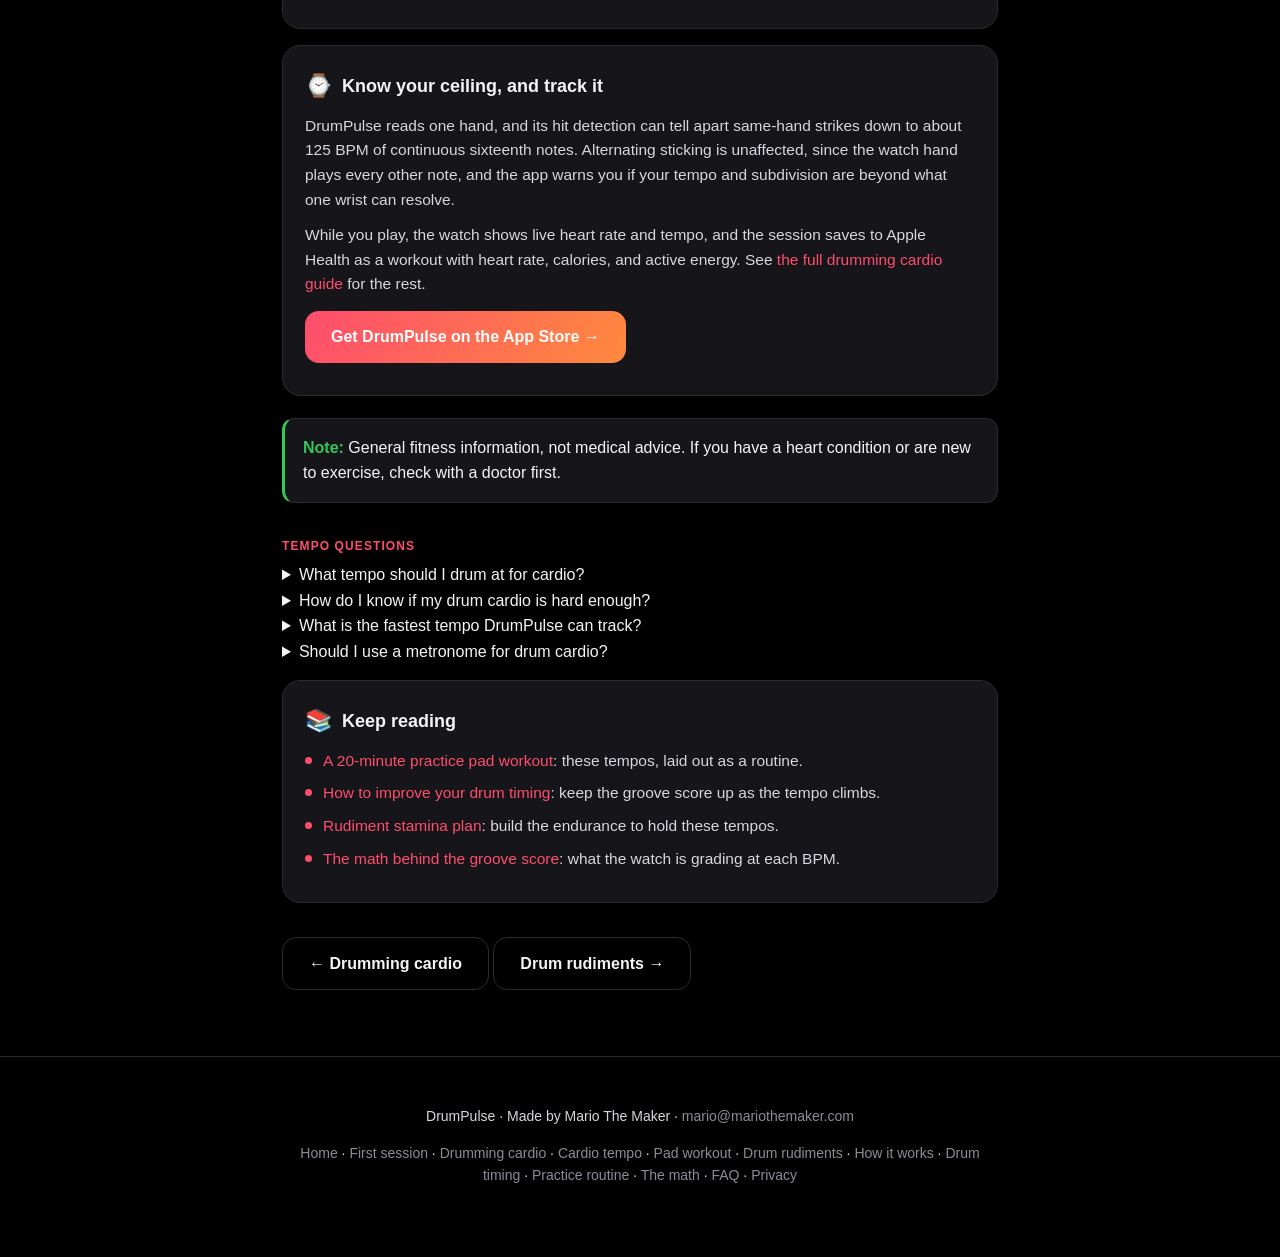
==== commit 41a1d382: "Footer: link the drum practice routine page from every page Co-Authored-By: Claude Sonnet 5.5 <norep" ====
--- a/drum-cardio-tempo.html
+++ b/drum-cardio-tempo.html
@@ -185,10 +185,11 @@
 
 <footer class="site">
   <div class="wrap">
-    <p>DrumPulse · Made by Mario The Maker · <a href="mailto:mario@mariothemaker.com">mario@mariothemaker.com</a></p>
-    <p><a href="/">Home</a> · <a href="first-session.html">First session</a> · <a href="drumming-cardio.html">Drumming cardio</a> · <a href="drum-cardio-tempo.html">Cardio tempo</a> · <a href="practice-pad-workout.html">Pad workout</a> · <a href="drum-rudiments.html">Drum rudiments</a> · <a href="how-it-works.html">How it works</a> · <a href="drum-timing.html">Drum timing</a> · <a href="the-math.html">The math</a> · <a href="faq.html">FAQ</a> · <a href="privacy.html">Privacy</a></p>
+    <p>DrumPulse · Made by Mario The Maker · <a class="em" href="#" data-u="mario" data-d="mariothemaker.com">mario [at] mariothemaker [dot] com</a></p>
+    <p><a href="/">Home</a> · <a href="first-session.html">First session</a> · <a href="drumming-cardio.html">Drumming cardio</a> · <a href="drum-cardio-tempo.html">Cardio tempo</a> · <a href="practice-pad-workout.html">Pad workout</a> · <a href="drum-rudiments.html">Drum rudiments</a> · <a href="how-it-works.html">How it works</a> · <a href="drum-timing.html">Drum timing</a> · <a href="drum-practice-routine.html">Practice routine</a> · <a href="the-math.html">The math</a> · <a href="faq.html">FAQ</a> · <a href="privacy.html">Privacy</a></p>
   </div>
 </footer>
 
+<script src="assets/em.js" defer></script>
 </body>
 </html>
--- a/assets/style.css
+++ b/assets/style.css
@@ -169,3 +169,8 @@
   .brand .bn{display:none}
   header.site nav{-webkit-mask-image:linear-gradient(to right,#000 82%,transparent);mask-image:linear-gradient(to right,#000 82%,transparent);padding-right:18px}
 }
+.promo{display:flex;gap:30px;align-items:center;margin-top:8px}
+.promo video{width:280px;max-width:100%;aspect-ratio:9/16;border-radius:30px;display:block;background:#000;
+  box-shadow:0 22px 60px rgba(255,77,109,.18),0 16px 44px rgba(0,0,0,.6);flex:0 0 auto}
+.promo-txt{flex:1 1 auto}
+@media (max-width:640px){.promo{flex-direction:column}.promo video{width:240px}}
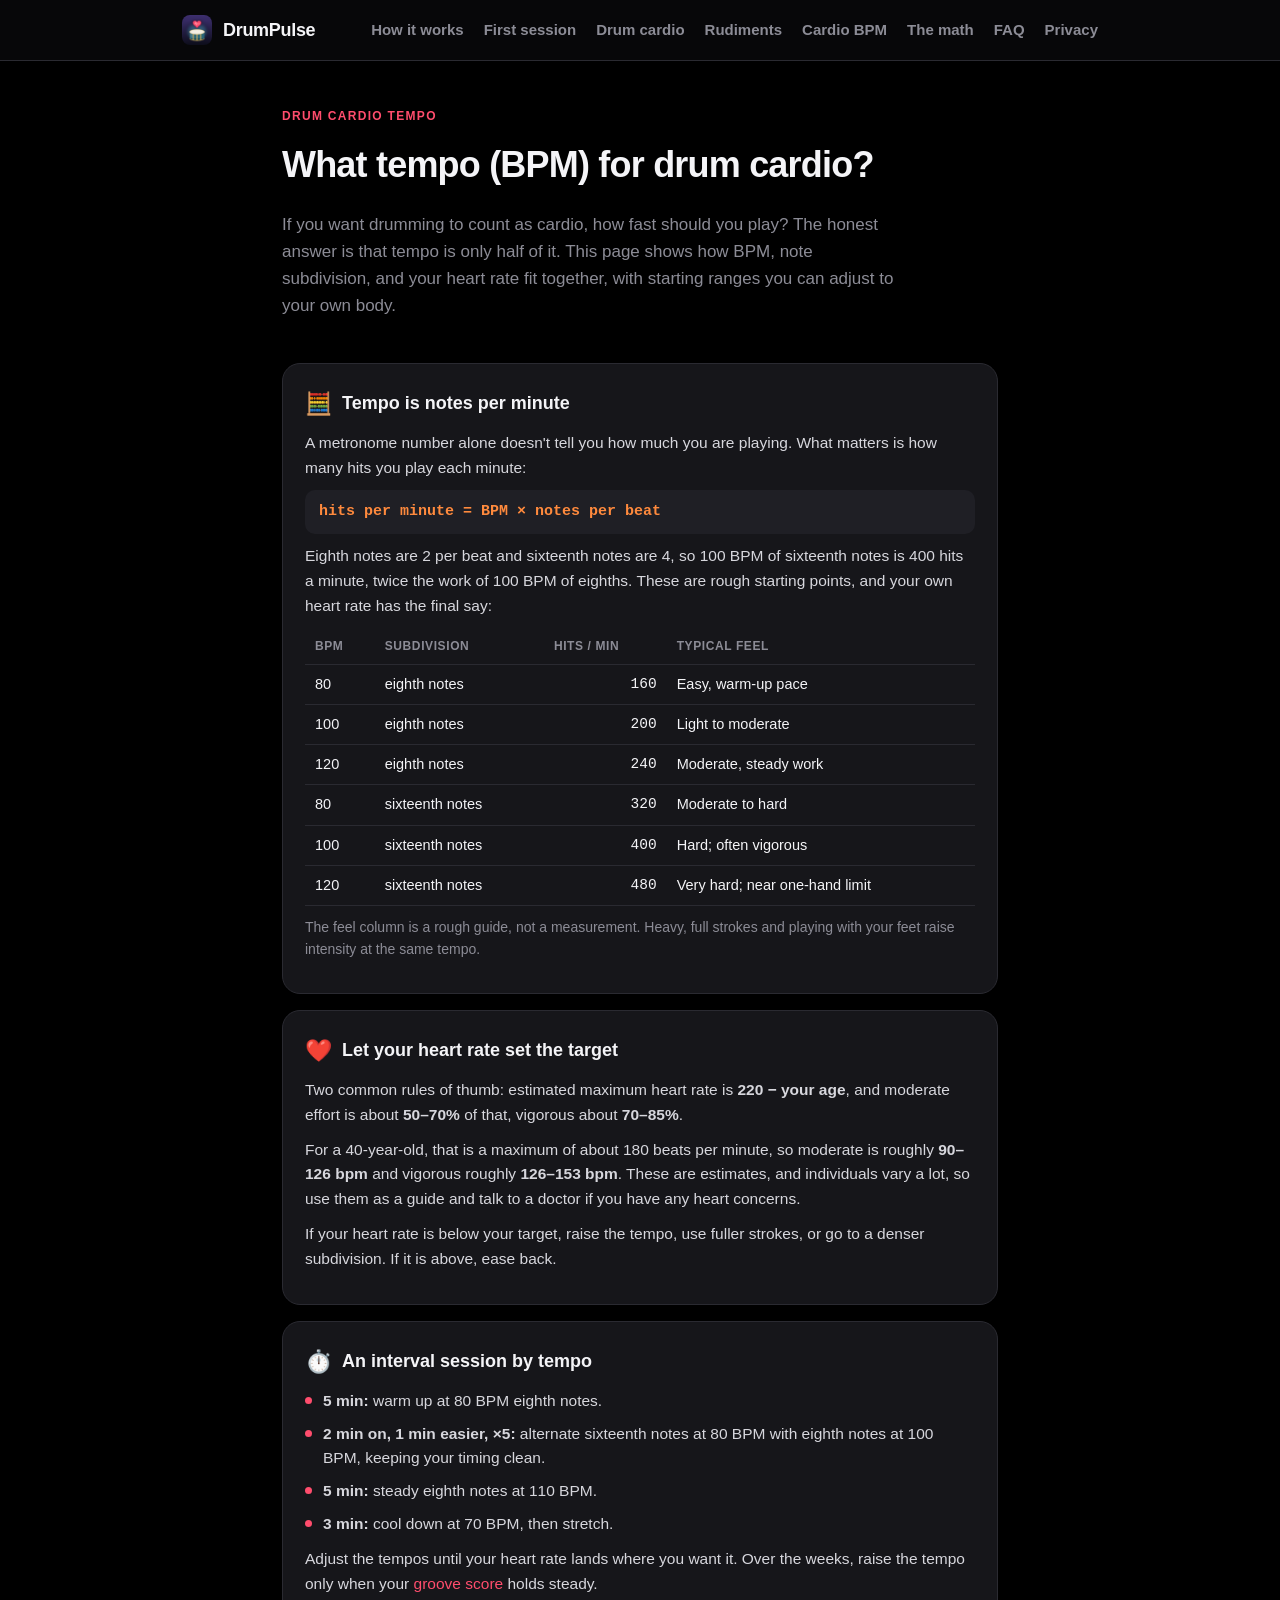
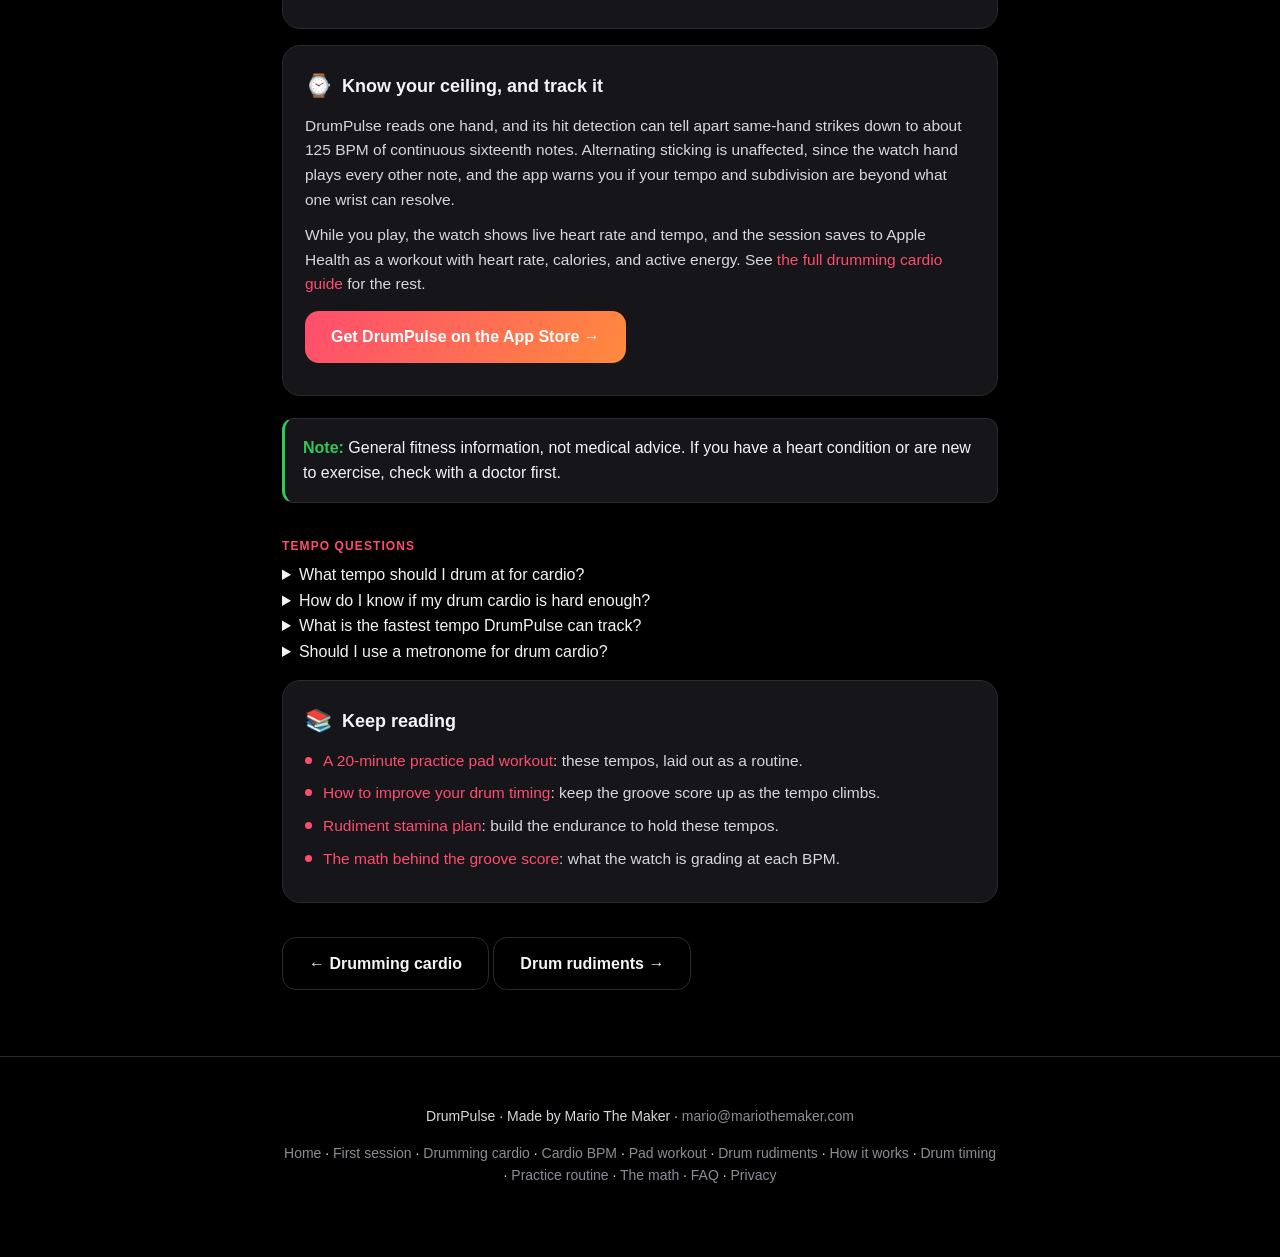
==== commit 1e081212: "Tempo page: drop 'drumming workout' from title; rename Cardio tempo links to Cardio BPM Co-Authored-" ====
--- a/drum-cardio-tempo.html
+++ b/drum-cardio-tempo.html
@@ -3,7 +3,7 @@
 <head>
 <meta charset="utf-8">
 <meta name="viewport" content="width=device-width, initial-scale=1, viewport-fit=cover">
-<title>What Tempo (BPM) for Drum Cardio? — drumming workout tempo guide | DrumPulse</title>
+<title>What Tempo (BPM) for Drum Cardio? Drum Tempo &amp; Heart-Rate Guide | DrumPulse</title>
 <meta name="description" content="What BPM to drum at for cardio: how tempo and note subdivision become hits per minute, how to use heart-rate zones to set your target, an interval session, and the one-hand tempo limit on Apple Watch.">
 <link rel="canonical" href="https://drumpulseapp.com/drum-cardio-tempo.html">
 <link rel="icon" href="assets/icon.png">
@@ -88,7 +88,7 @@
       <a href="first-session.html">First session</a>
       <a href="drumming-cardio.html">Drum cardio</a>
       <a href="drum-rudiments.html">Rudiments</a>
-      <a href="drum-cardio-tempo.html">Cardio tempo</a>
+      <a href="drum-cardio-tempo.html">Cardio BPM</a>
       <a href="the-math.html">The math</a>
       <a href="faq.html">FAQ</a>
       <a class="wide" href="privacy.html">Privacy</a>
@@ -186,7 +186,7 @@
 <footer class="site">
   <div class="wrap">
     <p>DrumPulse · Made by Mario The Maker · <a class="em" href="#" data-u="mario" data-d="mariothemaker.com">mario [at] mariothemaker [dot] com</a></p>
-    <p><a href="/">Home</a> · <a href="first-session.html">First session</a> · <a href="drumming-cardio.html">Drumming cardio</a> · <a href="drum-cardio-tempo.html">Cardio tempo</a> · <a href="practice-pad-workout.html">Pad workout</a> · <a href="drum-rudiments.html">Drum rudiments</a> · <a href="how-it-works.html">How it works</a> · <a href="drum-timing.html">Drum timing</a> · <a href="drum-practice-routine.html">Practice routine</a> · <a href="the-math.html">The math</a> · <a href="faq.html">FAQ</a> · <a href="privacy.html">Privacy</a></p>
+    <p><a href="/">Home</a> · <a href="first-session.html">First session</a> · <a href="drumming-cardio.html">Drumming cardio</a> · <a href="drum-cardio-tempo.html">Cardio BPM</a> · <a href="practice-pad-workout.html">Pad workout</a> · <a href="drum-rudiments.html">Drum rudiments</a> · <a href="how-it-works.html">How it works</a> · <a href="drum-timing.html">Drum timing</a> · <a href="drum-practice-routine.html">Practice routine</a> · <a href="the-math.html">The math</a> · <a href="faq.html">FAQ</a> · <a href="privacy.html">Privacy</a></p>
   </div>
 </footer>
 
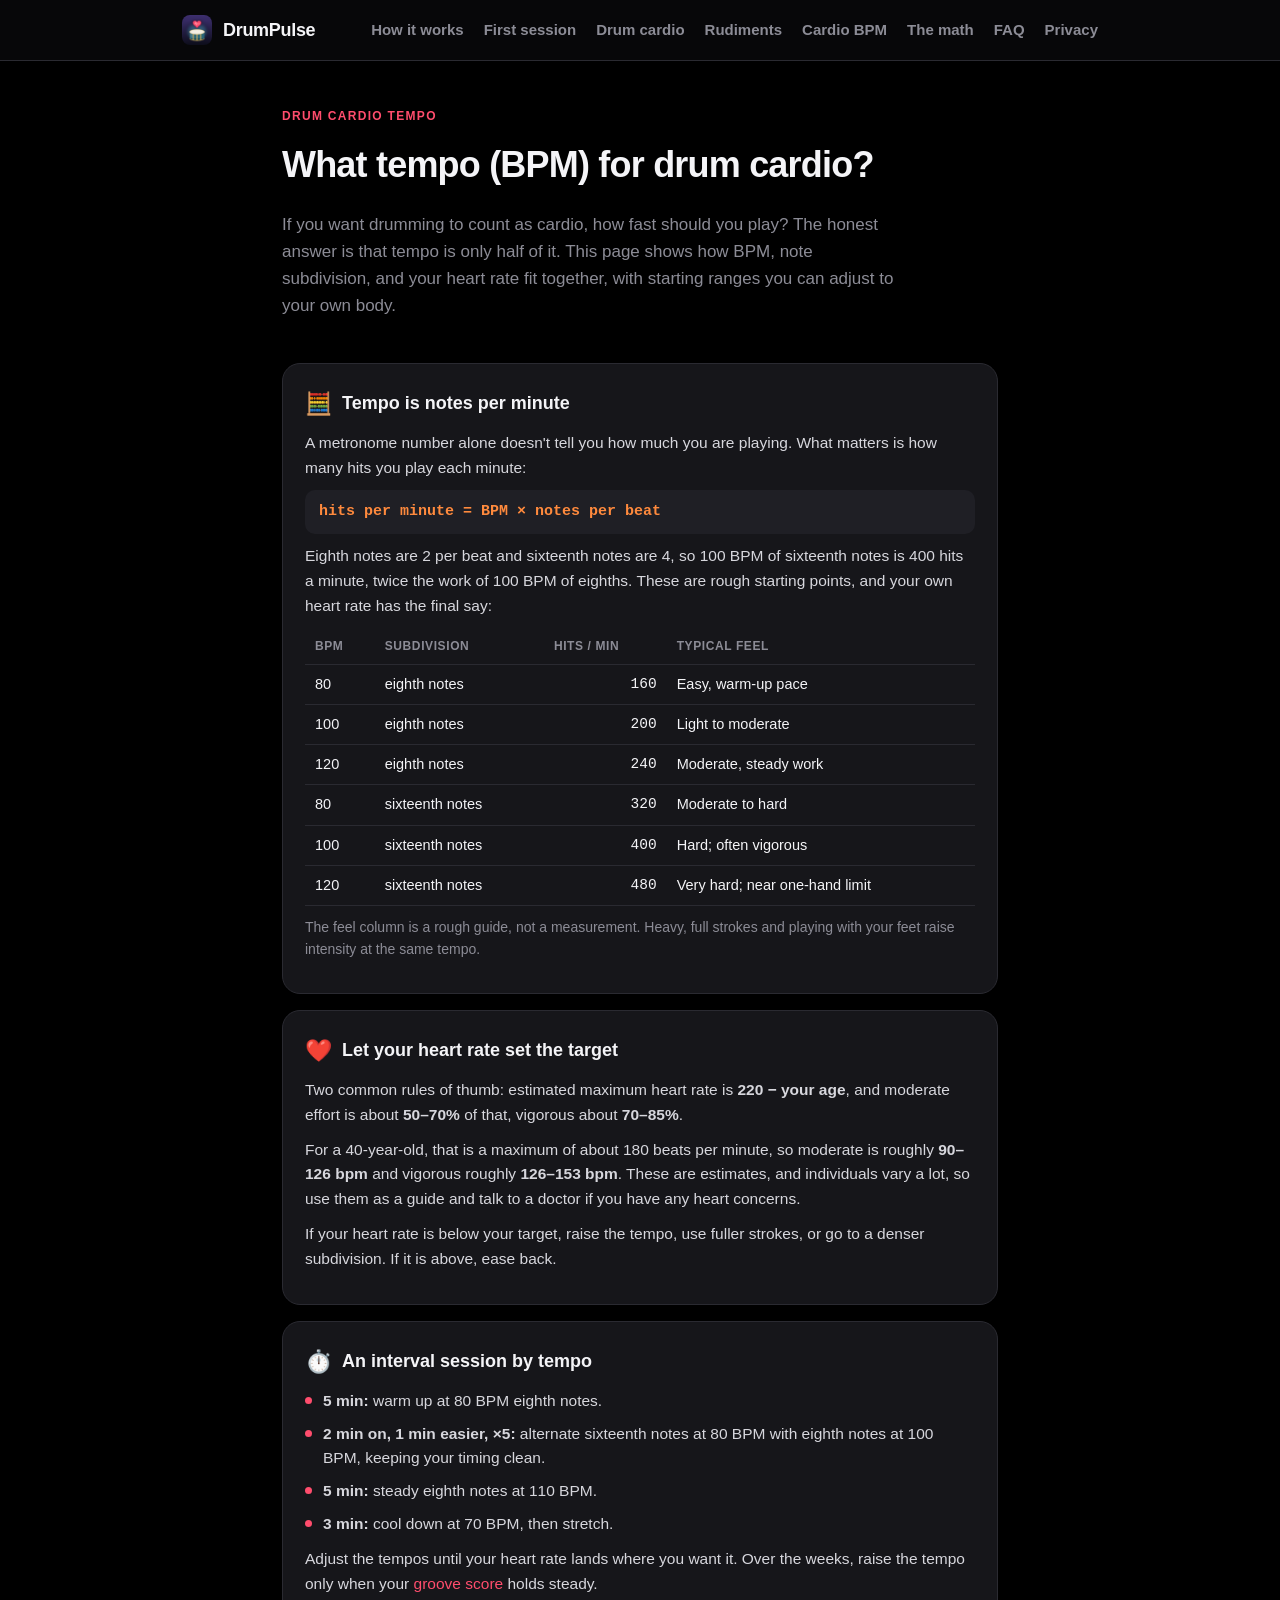
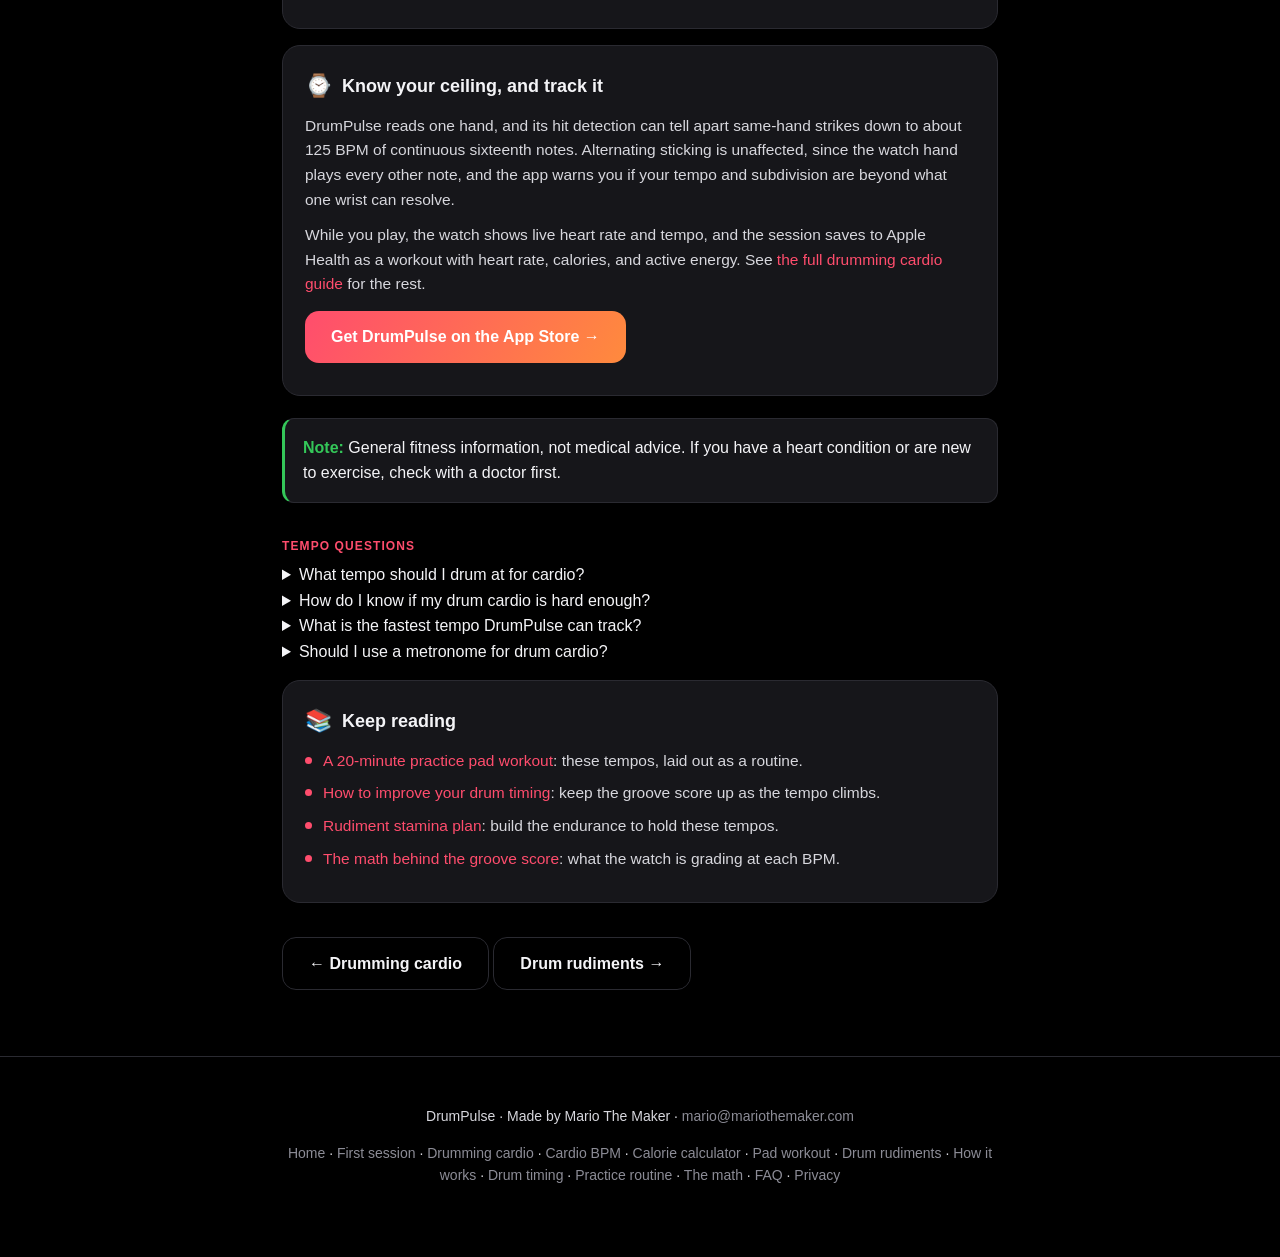
==== commit bb11626e: "Drumming calories calculator page; cardio page: app's MET formula, cardio-drumming and good-workout " ====
--- a/drum-cardio-tempo.html
+++ b/drum-cardio-tempo.html
@@ -186,7 +186,7 @@
 <footer class="site">
   <div class="wrap">
     <p>DrumPulse · Made by Mario The Maker · <a class="em" href="#" data-u="mario" data-d="mariothemaker.com">mario [at] mariothemaker [dot] com</a></p>
-    <p><a href="/">Home</a> · <a href="first-session.html">First session</a> · <a href="drumming-cardio.html">Drumming cardio</a> · <a href="drum-cardio-tempo.html">Cardio BPM</a> · <a href="practice-pad-workout.html">Pad workout</a> · <a href="drum-rudiments.html">Drum rudiments</a> · <a href="how-it-works.html">How it works</a> · <a href="drum-timing.html">Drum timing</a> · <a href="drum-practice-routine.html">Practice routine</a> · <a href="the-math.html">The math</a> · <a href="faq.html">FAQ</a> · <a href="privacy.html">Privacy</a></p>
+    <p><a href="/">Home</a> · <a href="first-session.html">First session</a> · <a href="drumming-cardio.html">Drumming cardio</a> · <a href="drum-cardio-tempo.html">Cardio BPM</a> · <a href="drumming-calories-calculator.html">Calorie calculator</a> · <a href="practice-pad-workout.html">Pad workout</a> · <a href="drum-rudiments.html">Drum rudiments</a> · <a href="how-it-works.html">How it works</a> · <a href="drum-timing.html">Drum timing</a> · <a href="drum-practice-routine.html">Practice routine</a> · <a href="the-math.html">The math</a> · <a href="faq.html">FAQ</a> · <a href="privacy.html">Privacy</a></p>
   </div>
 </footer>
 
